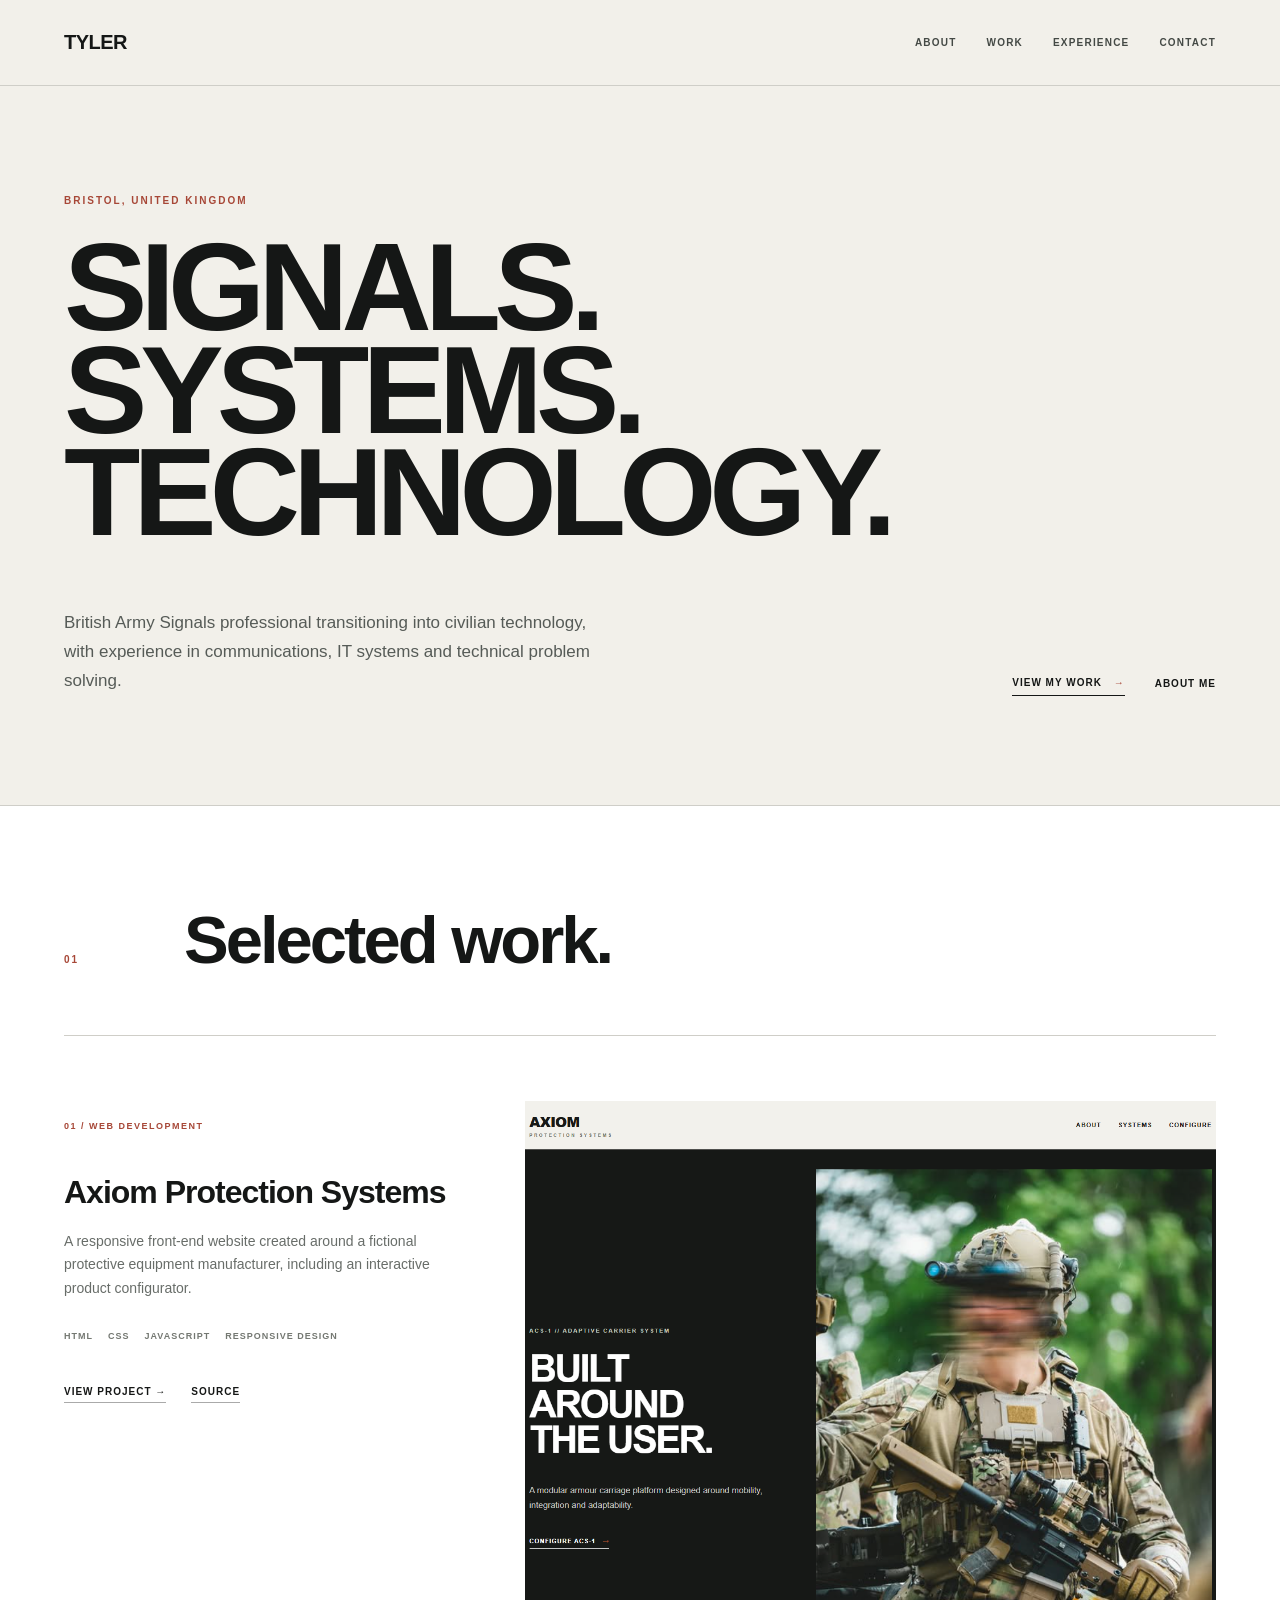
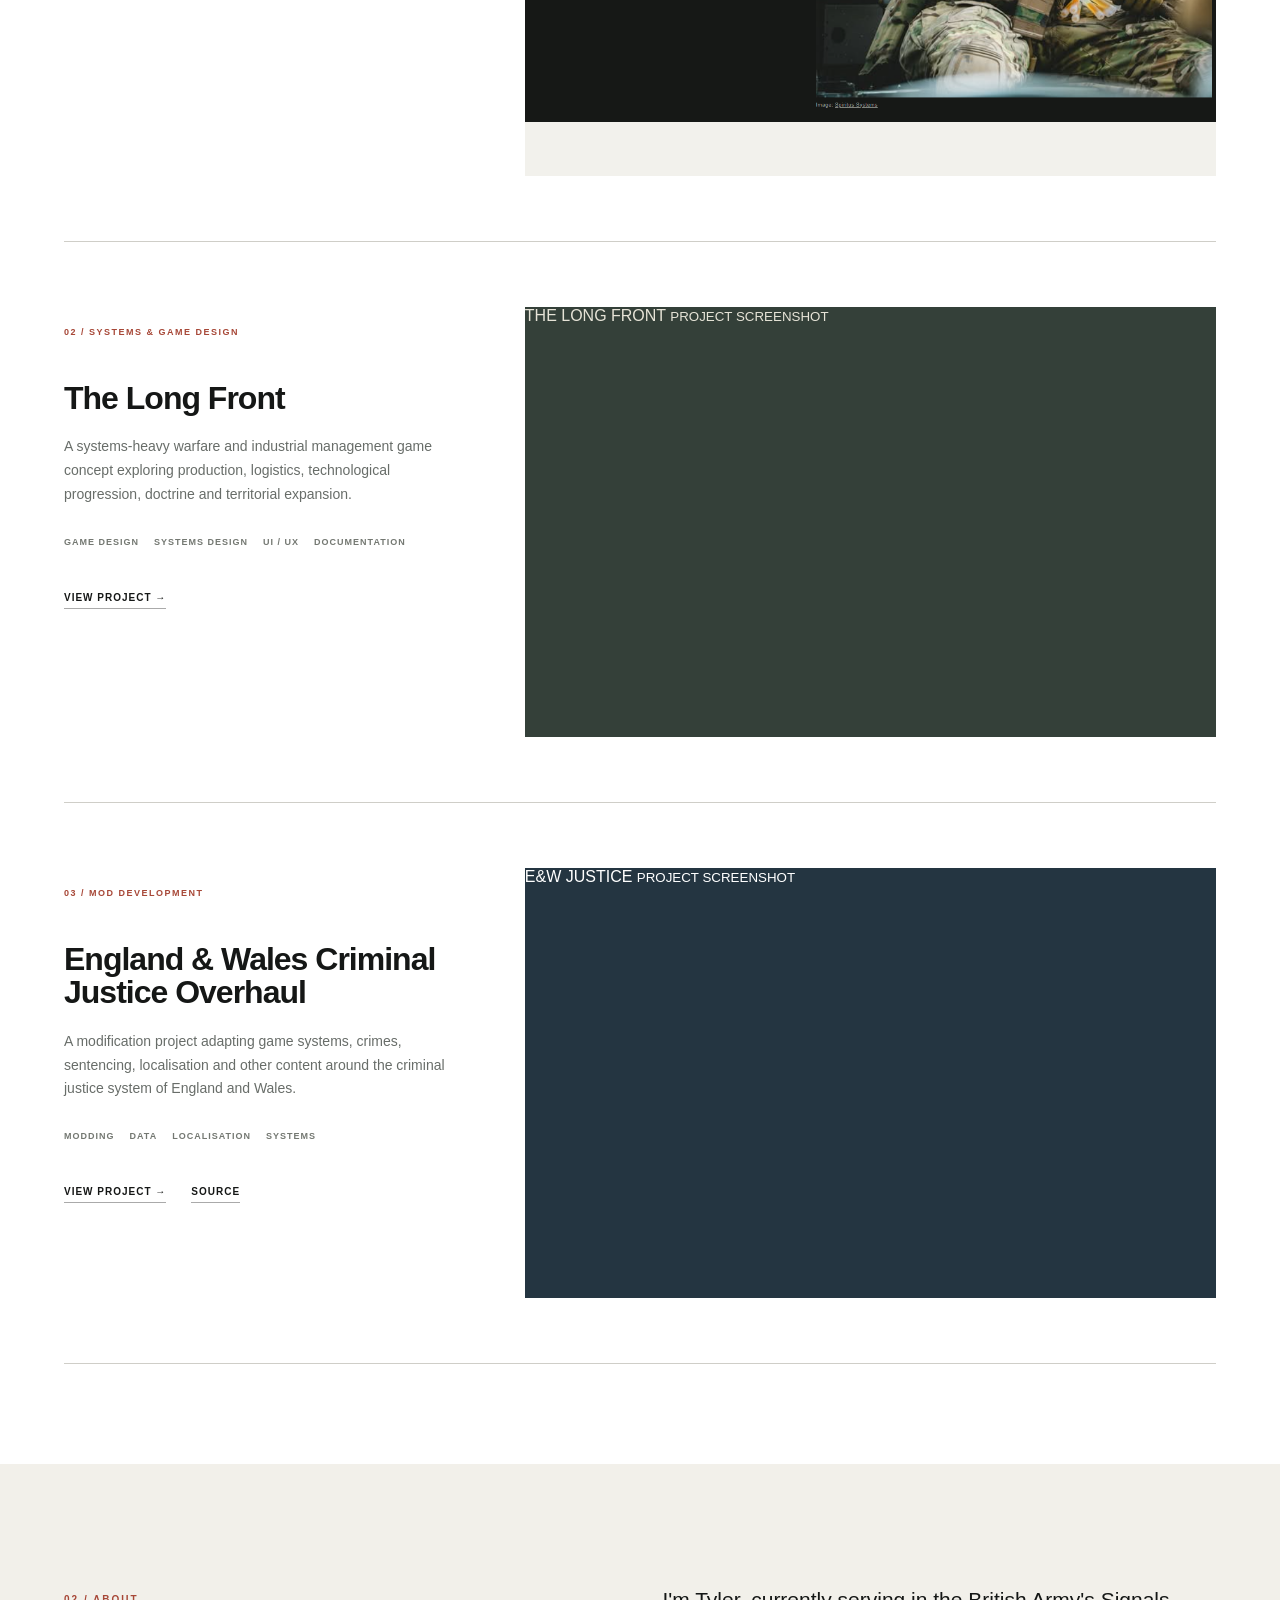
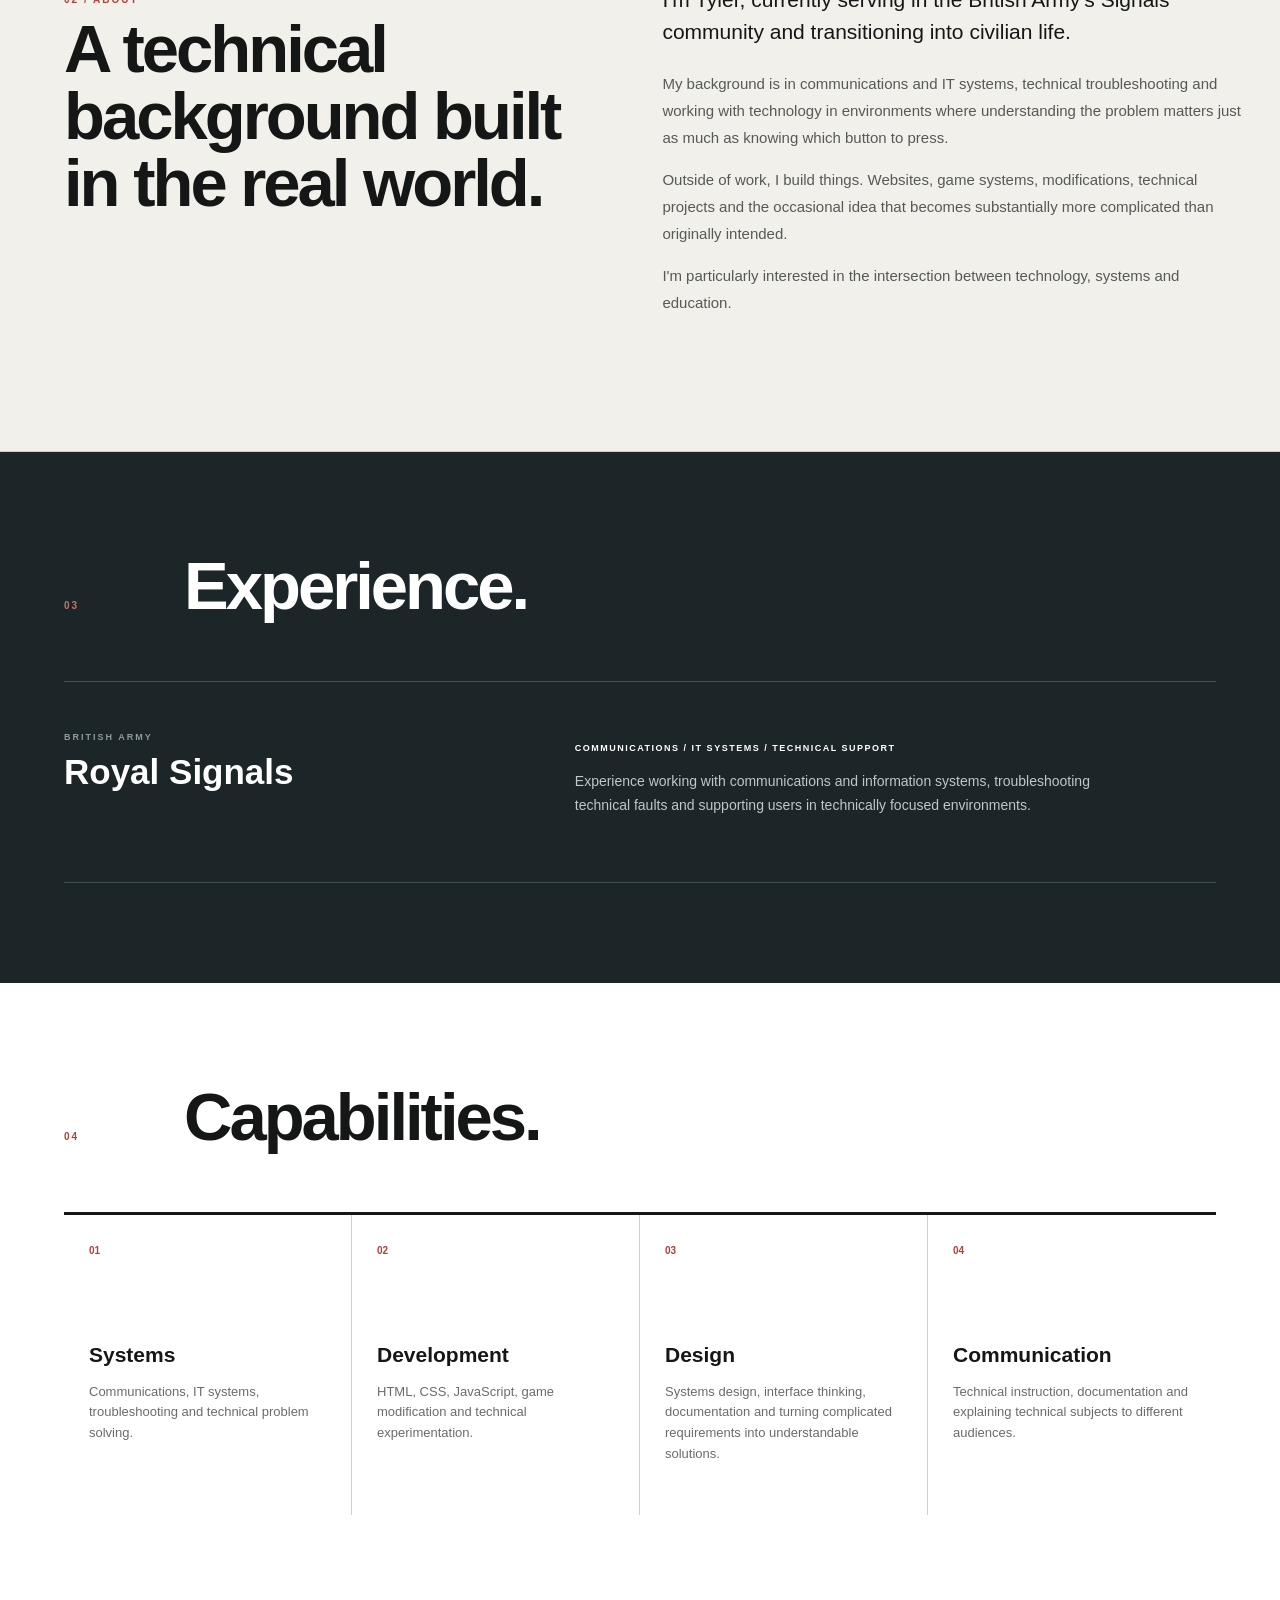
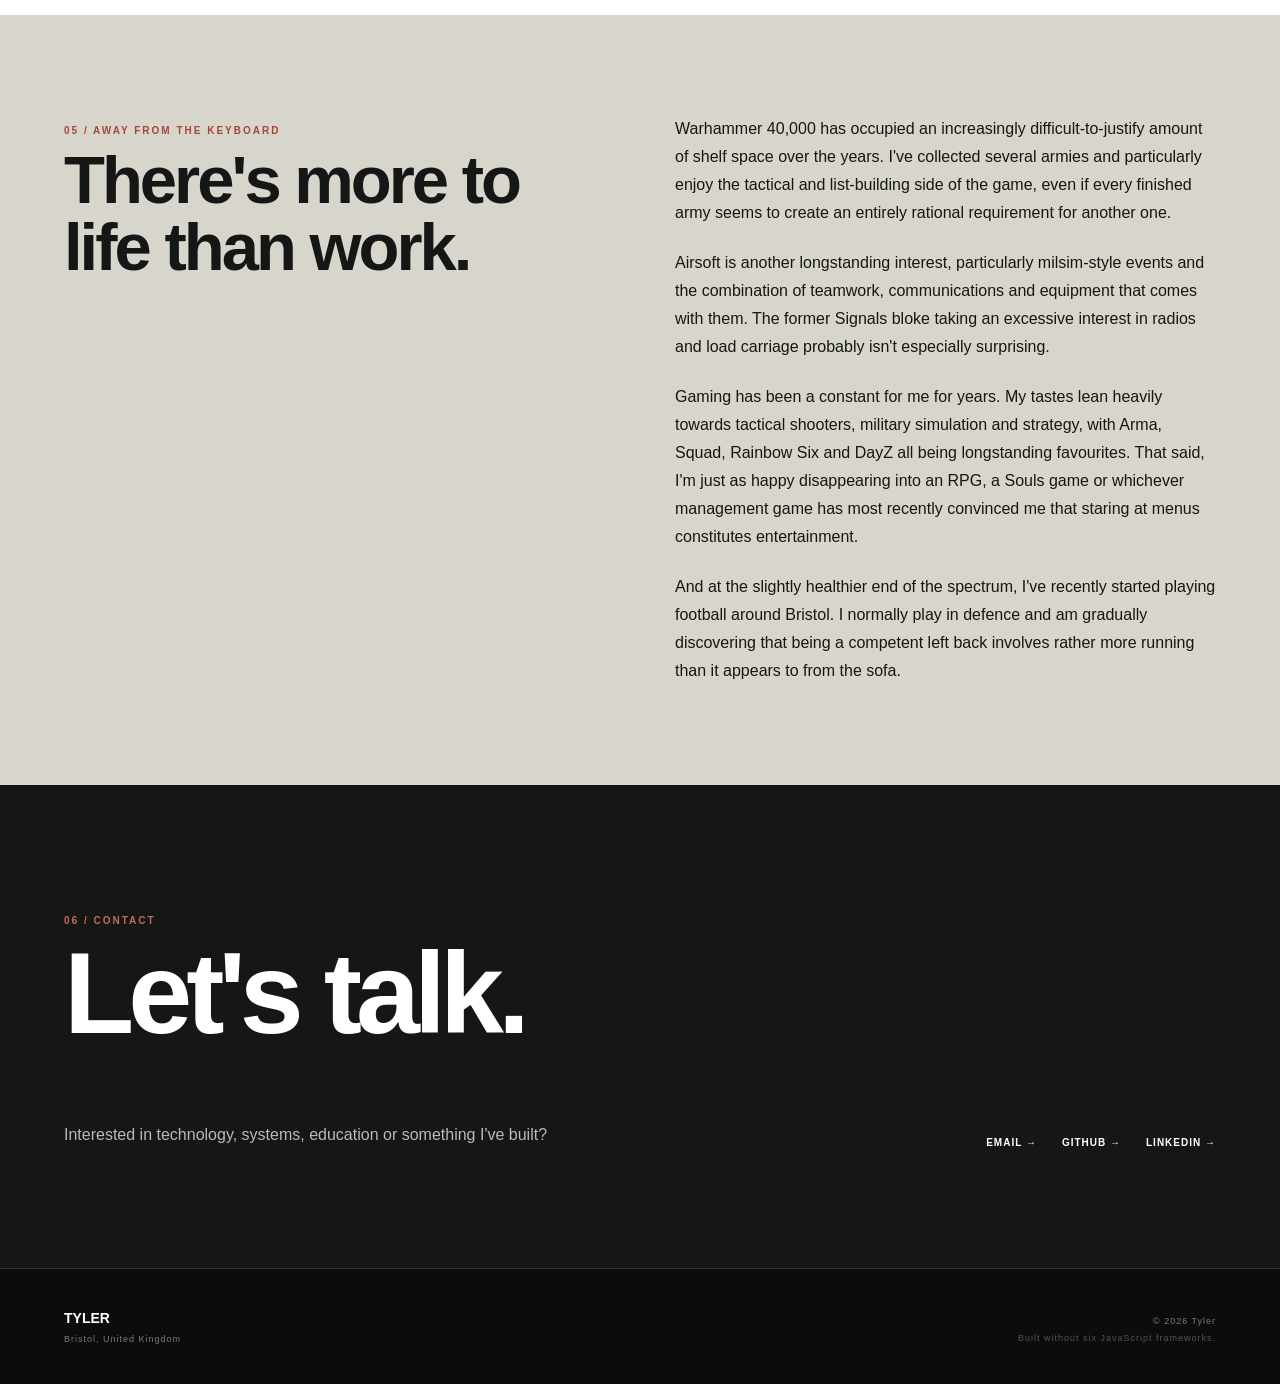
==== index.html @ f0d31d9b "Update index.html" ====
<!DOCTYPE html>
<html lang="en">

<head>
    <meta charset="UTF-8">

    <meta name="viewport" content="width=device-width, initial-scale=1.0">

    <title>Tyler | Systems, Technology & Projects</title>

    <meta
        name="description"
        content="Personal portfolio covering technology, systems, web development, game design and technical projects."
    >

    <link rel="stylesheet" href="./style.css">
</head>

<body>

    <!-- Header -->

    <header class="siteHeader">

        <div class="container headerContent">

            <a href="#" class="nameLogo">
                TYLER
            </a>

            <nav>
                <a href="#about">ABOUT</a>
                <a href="#work">WORK</a>
                <a href="#experience">EXPERIENCE</a>
                <a href="#contact">CONTACT</a>
            </nav>

        </div>

    </header>


    <main>

        <!-- Hero -->

        <section class="hero">

            <div class="container">

                <p class="eyebrow">
                    BRISTOL, UNITED KINGDOM
                </p>

                <h1>
                    SIGNALS.<br>
                    SYSTEMS.<br>
                    TECHNOLOGY.
                </h1>

                <div class="heroBottom">

                    <p class="heroIntro">
                        British Army Signals professional transitioning into
                        civilian technology, with experience in communications,
                        IT systems and technical problem solving.
                    </p>

                    <div class="heroLinks">

                        <a href="#work" class="primaryLink">
                            VIEW MY WORK <span>→</span>
                        </a>

                        <a href="#about" class="textLink">
                            ABOUT ME
                        </a>

                    </div>

                </div>

            </div>

        </section>


        <!-- Selected Work -->

        <section id="work" class="workSection">

            <div class="container">

                <div class="sectionHeader">

                    <p class="sectionNumber">
                        01
                    </p>

                    <h2>
                        Selected work.
                    </h2>

                </div>


                <!-- Axiom -->
                
                <article class="project">
                
                    <div class="projectInfo">
                
                        <div class="projectNumber">
                            01 / WEB DEVELOPMENT
                        </div>
                
                        <h3>
                            Axiom Protection Systems
                        </h3>
                
                        <p>
                            A responsive front-end website created around a
                            fictional protective equipment manufacturer,
                            including an interactive product configurator.
                        </p>
                
                        <div class="projectTags">
                            <span>HTML</span>
                            <span>CSS</span>
                            <span>JAVASCRIPT</span>
                            <span>RESPONSIVE DESIGN</span>
                        </div>
                
                        <div class="projectLinks">
                
                            <a
                                href="https://sandersondigital.uk/Axiom-Protection-Systems/"
                                target="_blank"
                                rel="noopener noreferrer"
                            >
                                VIEW PROJECT →
                            </a>
                
                            <a
                                href="https://github.com/T-SandersonDigital/Axiom-Protection-Systems"
                                target="_blank"
                                rel="noopener noreferrer"
                            >
                                SOURCE
                            </a>
                
                        </div>
                
                    </div>
                
                
                    <!-- Axiom project screenshot -->
                
                    <div class="projectImage axiomImage">
                
                        <img
                            src="./images/axiom.png"
                            alt="Axiom Protection Systems homepage"
                        >
                
                    </div>
                
                </article>



                <!-- The Long Front -->

                <article class="project projectReverse">

                    <div class="projectInfo">

                        <div class="projectNumber">
                            02 / SYSTEMS & GAME DESIGN
                        </div>

                        <h3>
                            The Long Front
                        </h3>

                        <p>
                            A systems-heavy warfare and industrial management
                            game concept exploring production, logistics,
                            technological progression, doctrine and territorial
                            expansion.
                        </p>

                        <div class="projectTags">
                            <span>GAME DESIGN</span>
                            <span>SYSTEMS DESIGN</span>
                            <span>UI / UX</span>
                            <span>DOCUMENTATION</span>
                        </div>

                        <div class="projectLinks">

                            <a href="#">
                                VIEW PROJECT →
                            </a>

                        </div>

                    </div>


                    <div class="projectImage longFrontImage">

                        <span>THE LONG FRONT</span>

                        <small>
                            PROJECT SCREENSHOT
                        </small>

                    </div>

                </article>


                <!-- Prison Architect Mod -->

                <article class="project">

                    <div class="projectInfo">

                        <div class="projectNumber">
                            03 / MOD DEVELOPMENT
                        </div>

                        <h3>
                            England & Wales Criminal Justice Overhaul
                        </h3>

                        <p>
                            A modification project adapting game systems,
                            crimes, sentencing, localisation and other content
                            around the criminal justice system of England and
                            Wales.
                        </p>

                        <div class="projectTags">
                            <span>MODDING</span>
                            <span>DATA</span>
                            <span>LOCALISATION</span>
                            <span>SYSTEMS</span>
                        </div>

                        <div class="projectLinks">

                            <a href="#">
                                VIEW PROJECT →
                            </a>

                            <a href="#" target="_blank">
                                SOURCE
                            </a>

                        </div>

                    </div>


                    <div class="projectImage justiceImage">

                        <span>E&W JUSTICE</span>

                        <small>
                            PROJECT SCREENSHOT
                        </small>

                    </div>

                </article>

            </div>

        </section>


        <!-- About -->

        <section id="about" class="aboutSection">

            <div class="container aboutGrid">

                <div>

                    <p class="sectionNumber">
                        02 / ABOUT
                    </p>

                    <h2>
                        A technical background built in the real world.
                    </h2>

                </div>


                <div class="aboutCopy">

                    <p class="largeCopy">
                        I'm Tyler, currently serving in the British Army's
                        Signals community and transitioning into civilian life.
                    </p>

                    <p>
                        My background is in communications and IT systems,
                        technical troubleshooting and working with technology
                        in environments where understanding the problem matters
                        just as much as knowing which button to press.
                    </p>

                    <p>
                        Outside of work, I build things. Websites, game systems,
                        modifications, technical projects and the occasional
                        idea that becomes substantially more complicated than
                        originally intended.
                    </p>

                    <p>
                        I'm particularly interested in the intersection between
                        technology, systems and education.
                    </p>

                </div>

            </div>

        </section>


        <!-- Experience -->

        <section id="experience" class="experienceSection">

            <div class="container">

                <div class="sectionHeader lightHeader">

                    <p class="sectionNumber">
                        03
                    </p>

                    <h2>
                        Experience.
                    </h2>

                </div>


                <div class="experienceItem">

                    <div class="experienceTitle">

                        <p>
                            BRITISH ARMY
                        </p>

                        <h3>
                            Royal Signals
                        </h3>

                    </div>


                    <div class="experienceDescription">

                        <p class="experienceArea">
                            COMMUNICATIONS / IT SYSTEMS / TECHNICAL SUPPORT
                        </p>

                        <p>
                            Experience working with communications and
                            information systems, troubleshooting technical
                            faults and supporting users in technically focused
                            environments.
                        </p>

                    </div>

                </div>

            </div>

        </section>


        <!-- Capabilities -->

        <section class="capabilitiesSection">

            <div class="container">

                <div class="sectionHeader">

                    <p class="sectionNumber">
                        04
                    </p>

                    <h2>
                        Capabilities.
                    </h2>

                </div>


                <div class="capabilityGrid">

                    <article>

                        <span>01</span>

                        <h3>
                            Systems
                        </h3>

                        <p>
                            Communications, IT systems, troubleshooting
                            and technical problem solving.
                        </p>

                    </article>


                    <article>

                        <span>02</span>

                        <h3>
                            Development
                        </h3>

                        <p>
                            HTML, CSS, JavaScript, game modification and
                            technical experimentation.
                        </p>

                    </article>


                    <article>

                        <span>03</span>

                        <h3>
                            Design
                        </h3>

                        <p>
                            Systems design, interface thinking, documentation
                            and turning complicated requirements into
                            understandable solutions.
                        </p>

                    </article>


                    <article>

                        <span>04</span>

                        <h3>
                            Communication
                        </h3>

                        <p>
                            Technical instruction, documentation and explaining
                            technical subjects to different audiences.
                        </p>

                    </article>

                </div>

            </div>

        </section>




        <!-- Personal interests -->

        <section class="personalSection">

            <div class="container personalGrid">

                <div>

                    <p class="sectionNumber">
                        05 / AWAY FROM THE KEYBOARD
                    </p>

                    <h2>
                        There's more to life than work.
                    </h2>

                </div>


                <div class="personalCopy">

                    <p>
                        Warhammer 40,000 has occupied an increasingly
                        difficult-to-justify amount of shelf space over the years.
                        I've collected several armies and particularly enjoy the
                        tactical and list-building side of the game, even if every
                        finished army seems to create an entirely rational
                        requirement for another one.
                    </p>

                    <p>
                        Airsoft is another longstanding interest, particularly
                        milsim-style events and the combination of teamwork,
                        communications and equipment that comes with them. The
                        former Signals bloke taking an excessive interest in radios
                        and load carriage probably isn't especially surprising.
                    </p>

                    <p>
                        Gaming has been a constant for me for years. My tastes lean
                        heavily towards tactical shooters, military simulation and
                        strategy, with Arma, Squad, Rainbow Six and DayZ all being
                        longstanding favourites. That said, I'm just as happy
                        disappearing into an RPG, a Souls game or whichever
                        management game has most recently convinced me that staring
                        at menus constitutes entertainment.
                    </p>

                    <p>
                        And at the slightly healthier end of the spectrum, I've
                        recently started playing football around Bristol. I normally
                        play in defence and am gradually discovering that being a
                        competent left back involves rather more running than it
                        appears to from the sofa.
                    </p>

                </div>

            </div>

        </section>


        <!-- Contact -->

        <section id="contact" class="contactSection">

            <div class="container">

                <p class="sectionNumber">
                    06 / CONTACT
                </p>

                <h2>
                    Let's talk.
                </h2>

                <div class="contactBottom">

                    <p>
                        Interested in technology, systems, education or
                        something I've built?
                    </p>


                    <!-- Replace these with your actual links -->

                    <div class="contactLinks">

                        <a href="mailto:your@email.com">
                            EMAIL →
                        </a>

                        <a href="#" target="_blank">
                            GITHUB →
                        </a>

                        <a href="#" target="_blank">
                            LINKEDIN →
                        </a>

                    </div>

                </div>

            </div>

        </section>

    </main>


    <!-- Footer -->

    <footer>

        <div class="container footerContent">

            <div>

                <strong>
                    TYLER
                </strong>

                <p>
                    Bristol, United Kingdom
                </p>

            </div>


            <div class="footerRight">

                <p>
                    © 2026 Tyler
                </p>

                <p class="footerJoke">
                    Built without six JavaScript frameworks.
                </p>

            </div>

        </div>

    </footer>

</body>

</html>
---- style.css ----
/* Personal portfolio */


/* Main colours */

:root {
    --background: #f2f0ea;
    --white: #ffffff;
    --black: #151716;
    --dark: #1c2528;
    --blue: #304953;
    --red: #a74737;
    --grey: #686d69;
    --lightGrey: #aaa9a3;
    --border: #cfcec8;
}


/* Basic page */

* {
    box-sizing: border-box;
}

html {
    scroll-behavior: smooth;
}

body {
    margin: 0;
    background: var(--background);
    color: var(--black);
    font-family: Arial, Helvetica, sans-serif;
}

.container {
    width: 90%;
    max-width: 1200px;
    margin: auto;
}

a {
    color: inherit;
}


/* Header */

.siteHeader {
    border-bottom: 1px solid var(--border);
    background: var(--background);
}

.headerContent {
    min-height: 85px;

    display: flex;
    align-items: center;
    justify-content: space-between;
}

.nameLogo {
    color: var(--black);

    font-size: 20px;
    font-weight: 900;
    letter-spacing: -0.5px;

    text-decoration: none;
}

nav {
    display: flex;
    gap: 30px;
}

nav a {
    color: #444945;

    font-size: 10px;
    font-weight: bold;
    letter-spacing: 1.2px;

    text-decoration: none;
}

nav a:hover {
    color: var(--red);
}


/* Hero */

.hero {
    min-height: 720px;

    padding: 80px 0;

    display: flex;
    align-items: center;

    border-bottom: 1px solid var(--border);
}

.eyebrow {
    margin: 0 0 30px;

    color: var(--red);

    font-size: 10px;
    font-weight: bold;
    letter-spacing: 2px;
}

.hero h1 {
    max-width: 900px;

    margin: 0;

    font-size: clamp(65px, 10vw, 125px);
    line-height: 0.82;
    letter-spacing: -7px;
}

.heroBottom {
    margin-top: 65px;

    display: grid;
    grid-template-columns: 1fr 1fr;

    gap: 80px;
}

.heroIntro {
    max-width: 560px;

    margin: 0;

    color: #565b57;

    font-size: 17px;
    line-height: 1.7;
}

.heroLinks {
    display: flex;
    align-items: end;
    justify-content: flex-end;

    gap: 30px;
}

.primaryLink,
.textLink {
    padding-bottom: 7px;

    font-size: 10px;
    font-weight: bold;
    letter-spacing: 1px;

    text-decoration: none;
}

.primaryLink {
    border-bottom: 1px solid var(--black);
}

.primaryLink span {
    margin-left: 8px;

    color: var(--red);
}

.primaryLink:hover,
.textLink:hover {
    color: var(--red);
}


/* Common headings */

.sectionHeader {
    margin-bottom: 60px;

    display: grid;
    grid-template-columns: 120px 1fr;

    align-items: baseline;
}

.sectionNumber {
    color: var(--red);

    font-size: 10px;
    font-weight: bold;
    letter-spacing: 2px;
}

h2 {
    max-width: 760px;

    margin: 0;

    font-size: clamp(38px, 6vw, 67px);
    line-height: 1;
    letter-spacing: -3px;
}


/* Work */

.workSection {
    padding: 100px 0;
    background: white;
}

.project {
    padding: 65px 0;

    display: grid;
    grid-template-columns: 40% 60%;

    border-top: 1px solid var(--border);
}

.project:last-child {
    border-bottom: 1px solid var(--border);
}

.projectInfo {
    padding: 20px 55px 20px 0;
}

.projectNumber {
    margin-bottom: 45px;

    color: var(--red);

    font-size: 9px;
    font-weight: bold;
    letter-spacing: 1.5px;
}

.projectInfo h3 {
    margin: 0 0 20px;

    max-width: 400px;

    font-size: 32px;
    line-height: 1.05;
    letter-spacing: -1px;
}

.projectInfo > p {
    max-width: 430px;

    color: var(--grey);

    font-size: 14px;
    line-height: 1.7;
}

.projectTags {
    margin-top: 30px;

    display: flex;
    flex-wrap: wrap;

    gap: 8px 15px;
}

.projectTags span {
    color: #747872;

    font-size: 9px;
    font-weight: bold;
    letter-spacing: 1px;
}

.projectLinks {
    margin-top: 45px;

    display: flex;

    gap: 25px;
}

.projectLinks a {
    padding-bottom: 5px;

    border-bottom: 1px solid #aaa;

    font-size: 10px;
    font-weight: bold;
    letter-spacing: 1px;

    text-decoration: none;
}

.projectLinks a:hover {
    color: var(--red);
    border-color: var(--red);
}


/* Project imagery */

.projectImage {
    min-height: 430px;

    position: relative;
    display: block;
    overflow: hidden;

    text-decoration: none;
}

.projectImage img {
    display: block;

    width: 100%;
    height: 100%;

    object-fit: cover;

    transition: transform 0.3s ease;
}

.projectImageLabel {
    position: absolute;
    left: 20px;
    bottom: 20px;

    padding: 10px 13px;

    background: #161816;
    color: #f2f1ec;

    font-size: 9px;
    font-weight: bold;
    letter-spacing: 1px;
}

.projectImage:hover img {
    transform: scale(1.015);
}


.longFrontImage {
    background: #344039;
    color: #e6e3d7;
}

.justiceImage {
    background: #243541;
    color: white;
}


/* About */

.aboutSection {
    padding: 120px 0;

    border-bottom: 1px solid var(--border);
}

.aboutGrid {
    display: grid;
    grid-template-columns: 45% 55%;

    gap: 80px;
}

.aboutCopy {
    max-width: 580px;

    color: #555a56;

    font-size: 15px;
    line-height: 1.8;
}

.aboutCopy p:first-child {
    margin-top: 0;
}

.aboutCopy .largeCopy {
    color: var(--black);

    font-size: 21px;
    line-height: 1.55;
}


/* Experience */

.experienceSection {
    padding: 100px 0;

    background: var(--dark);
    color: white;
}

.lightHeader .sectionNumber {
    color: #bb7768;
}

.experienceItem {
    padding: 50px 0;

    display: grid;
    grid-template-columns: 40% 60%;

    gap: 50px;

    border-top: 1px solid #455054;
    border-bottom: 1px solid #455054;
}

.experienceTitle p {
    margin-top: 0;

    color: #8f9a9e;

    font-size: 9px;
    font-weight: bold;
    letter-spacing: 2px;
}

.experienceTitle h3 {
    margin: 10px 0;

    font-size: 35px;
}

.experienceDescription {
    max-width: 550px;

    color: #bec7c9;

    font-size: 14px;
    line-height: 1.7;
}

.experienceArea {
    color: white;

    font-size: 9px;
    font-weight: bold;
    letter-spacing: 1.5px;
}


/* Capabilities */

.capabilitiesSection {
    padding: 100px 0;

    background: white;
}

.capabilityGrid {
    display: grid;
    grid-template-columns: repeat(4, 1fr);

    border-top: 3px solid var(--black);
}

.capabilityGrid article {
    min-height: 300px;

    padding: 25px;

    border-right: 1px solid var(--border);
}

.capabilityGrid article:last-child {
    border-right: 0;
}

.capabilityGrid span {
    color: var(--red);

    font-size: 10px;
    font-weight: bold;
}

.capabilityGrid h3 {
    margin: 85px 0 15px;

    font-size: 21px;
}

.capabilityGrid p {
    color: var(--grey);

    font-size: 13px;
    line-height: 1.6;
}


/* Personal */

.personalSection {
    padding: 100px 0;
    background: #d8d5cc;
}

.personalGrid {
    display: grid;
    grid-template-columns: 1fr 1fr;
    gap: 70px;
}

.personalCopy {
    max-width: 600px;
    font-size: 16px;
    line-height: 1.75;
}

.personalCopy p {
    margin-top: 0;
    margin-bottom: 22px;
}

.personalCopy p:last-child {
    margin-bottom: 0;
}


/* Contact */

.contactSection {
    padding: 120px 0;

    background: var(--black);
    color: white;
}

.contactSection .sectionNumber {
    color: #c36d59;
}

.contactSection h2 {
    font-size: clamp(65px, 10vw, 115px);
    letter-spacing: -6px;
}

.contactBottom {
    margin-top: 70px;

    display: grid;
    grid-template-columns: 1fr 1fr;

    gap: 50px;

    align-items: end;
}

.contactBottom > p {
    max-width: 500px;

    margin: 0;

    color: #b8bbb6;

    line-height: 1.7;
}

.contactLinks {
    display: flex;
    justify-content: flex-end;
    flex-wrap: wrap;

    gap: 25px;
}

.contactLinks a {
    color: white;

    font-size: 10px;
    font-weight: bold;
    letter-spacing: 1px;

    text-decoration: none;
}

.contactLinks a:hover {
    color: #c36d59;
}


/* Footer */

footer {
    padding: 40px 0;

    background: #0b0c0b;
    color: white;

    border-top: 1px solid #343634;
}

.footerContent {
    display: flex;
    justify-content: space-between;

    gap: 30px;
}

.footerContent strong {
    font-size: 14px;
}

.footerContent p {
    margin: 7px 0 0;

    color: #777b76;

    font-size: 9px;
    letter-spacing: 1px;
}

.footerRight {
    text-align: right;
}

.footerJoke {
    color: #535653 !important;
}


/* Tablet */

@media screen and (max-width: 850px) {

    .hero {
        min-height: auto;
        padding: 100px 0 80px;
    }

    .hero h1 {
        letter-spacing: -5px;
    }

    .heroBottom {
        grid-template-columns: 1fr;
        gap: 35px;
    }

    .heroLinks {
        justify-content: flex-start;
    }

    .sectionHeader {
        grid-template-columns: 1fr;
        gap: 12px;
    }

    .project {
        grid-template-columns: 1fr;
    }

    .projectInfo {
        padding-right: 0;
        margin-bottom: 45px;
    }

    .aboutGrid {
        grid-template-columns: 1fr;
        gap: 50px;
    }

    .experienceItem {
        grid-template-columns: 1fr;
    }

    .capabilityGrid {
        grid-template-columns: 1fr 1fr;
    }

    .capabilityGrid article:nth-child(2) {
        border-right: 0;
    }

    .capabilityGrid article {
        border-bottom: 1px solid var(--border);
    }

    .personalGrid {
        grid-template-columns: 1fr;
    }

    .contactBottom {
        grid-template-columns: 1fr;
    }

    .contactLinks {
        justify-content: flex-start;
    }

}


/* Mobile */

@media screen and (max-width: 550px) {

    .container {
        width: 92%;
    }

    .headerContent {
        min-height: 70px;
    }

    nav {
        gap: 15px;
    }

    nav a:nth-child(3) {
        display: none;
    }

    .hero {
        padding: 80px 0 65px;
    }

    .hero h1 {
        font-size: 55px;
        letter-spacing: -3px;
    }

    .heroBottom {
        margin-top: 45px;
    }

    .heroLinks {
        align-items: flex-start;
        flex-direction: column;
        gap: 20px;
    }

    .workSection {
        padding: 70px 0;
    }

    h2 {
        font-size: 40px;
        letter-spacing: -2px;
    }

    .project {
        padding: 50px 0;
    }

    .projectNumber {
        margin-bottom: 25px;
    }

    .projectInfo h3 {
        font-size: 28px;
    }

    .projectImage {
        min-height: 280px;
    }

    .projectImage span {
        font-size: 25px;
    }

    .aboutSection,
    .experienceSection,
    .capabilitiesSection,
    .personalSection {
        padding: 75px 0;
    }

    .capabilityGrid {
        grid-template-columns: 1fr;
    }

    .capabilityGrid article {
        min-height: auto;
        border-right: 0;
        padding: 25px 10px;
    }

    .capabilityGrid h3 {
        margin-top: 45px;
    }

    .contactSection {
        padding: 90px 0;
    }

    .contactSection h2 {
        font-size: 60px;
        letter-spacing: -3px;
    }

    .contactLinks {
        flex-direction: column;
    }

    .footerContent {
        display: block;
    }

    .footerRight {
        margin-top: 25px;
        text-align: left;
    }

}
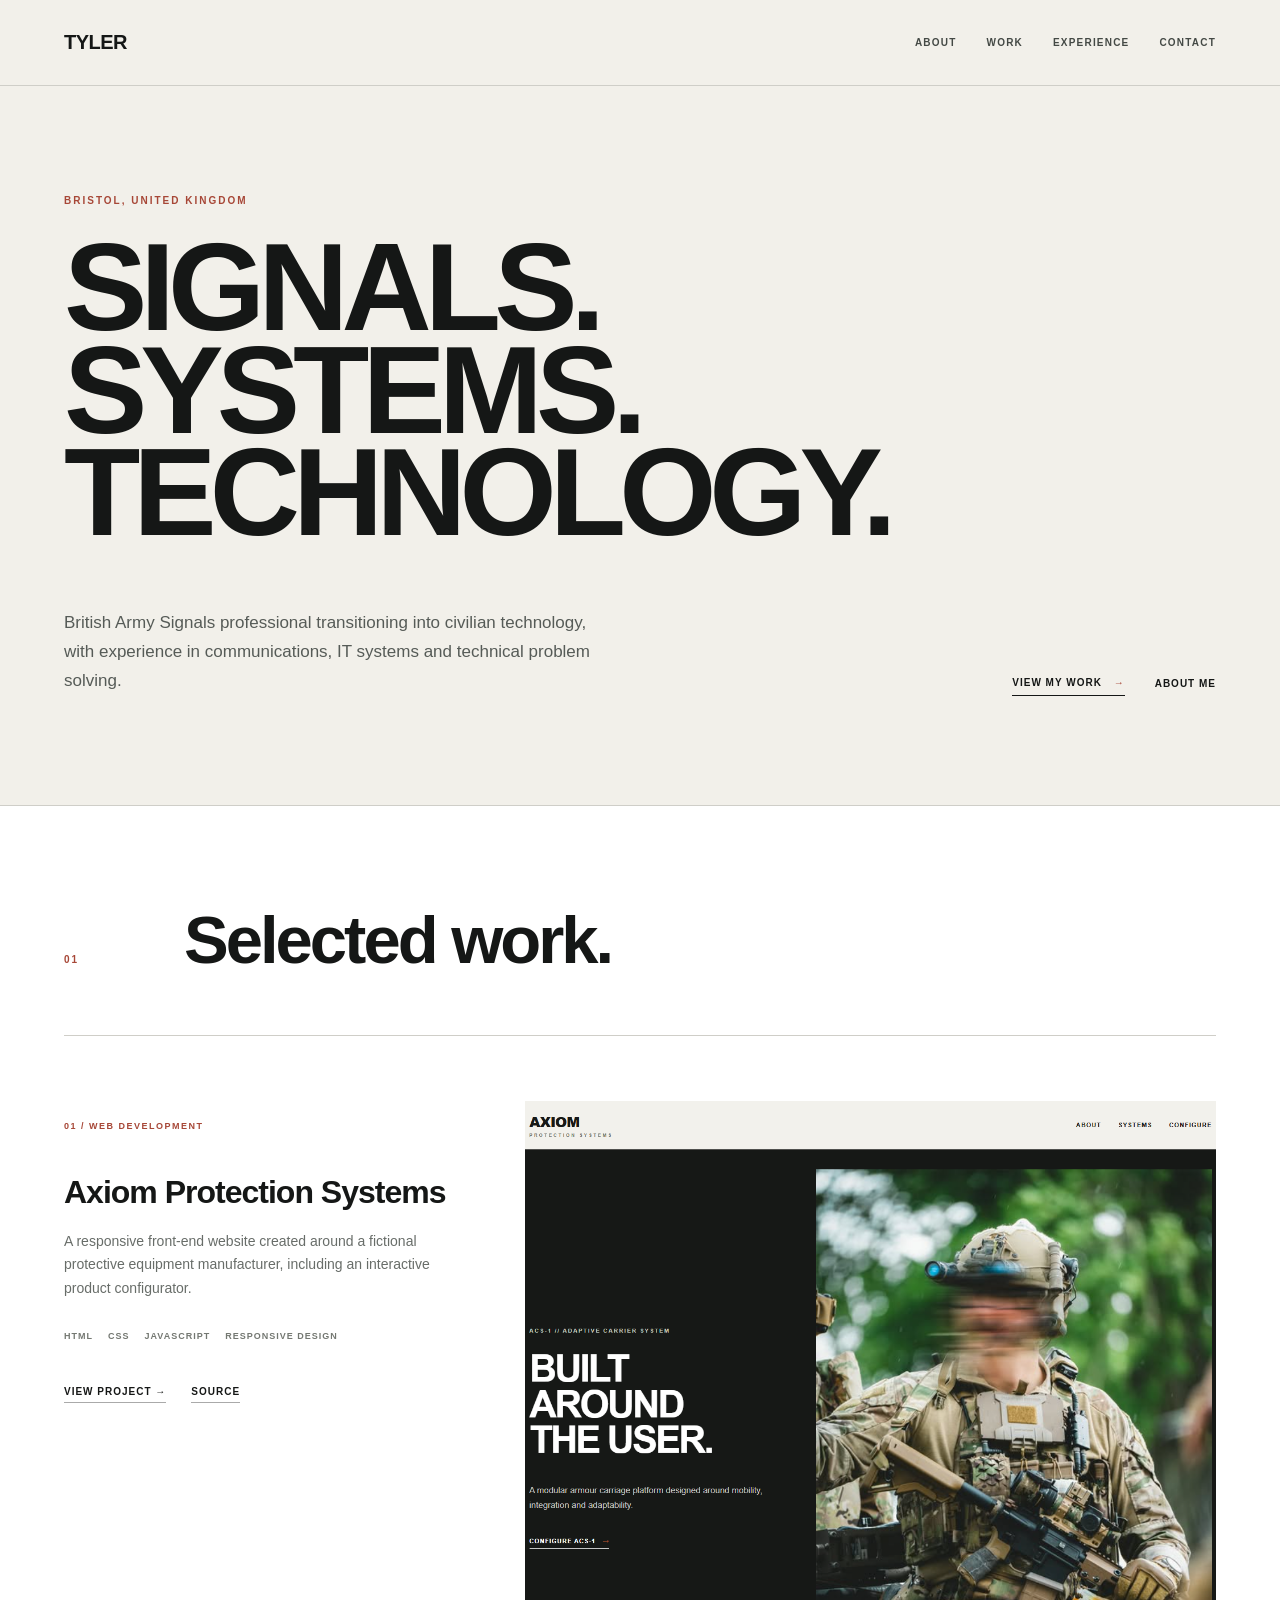
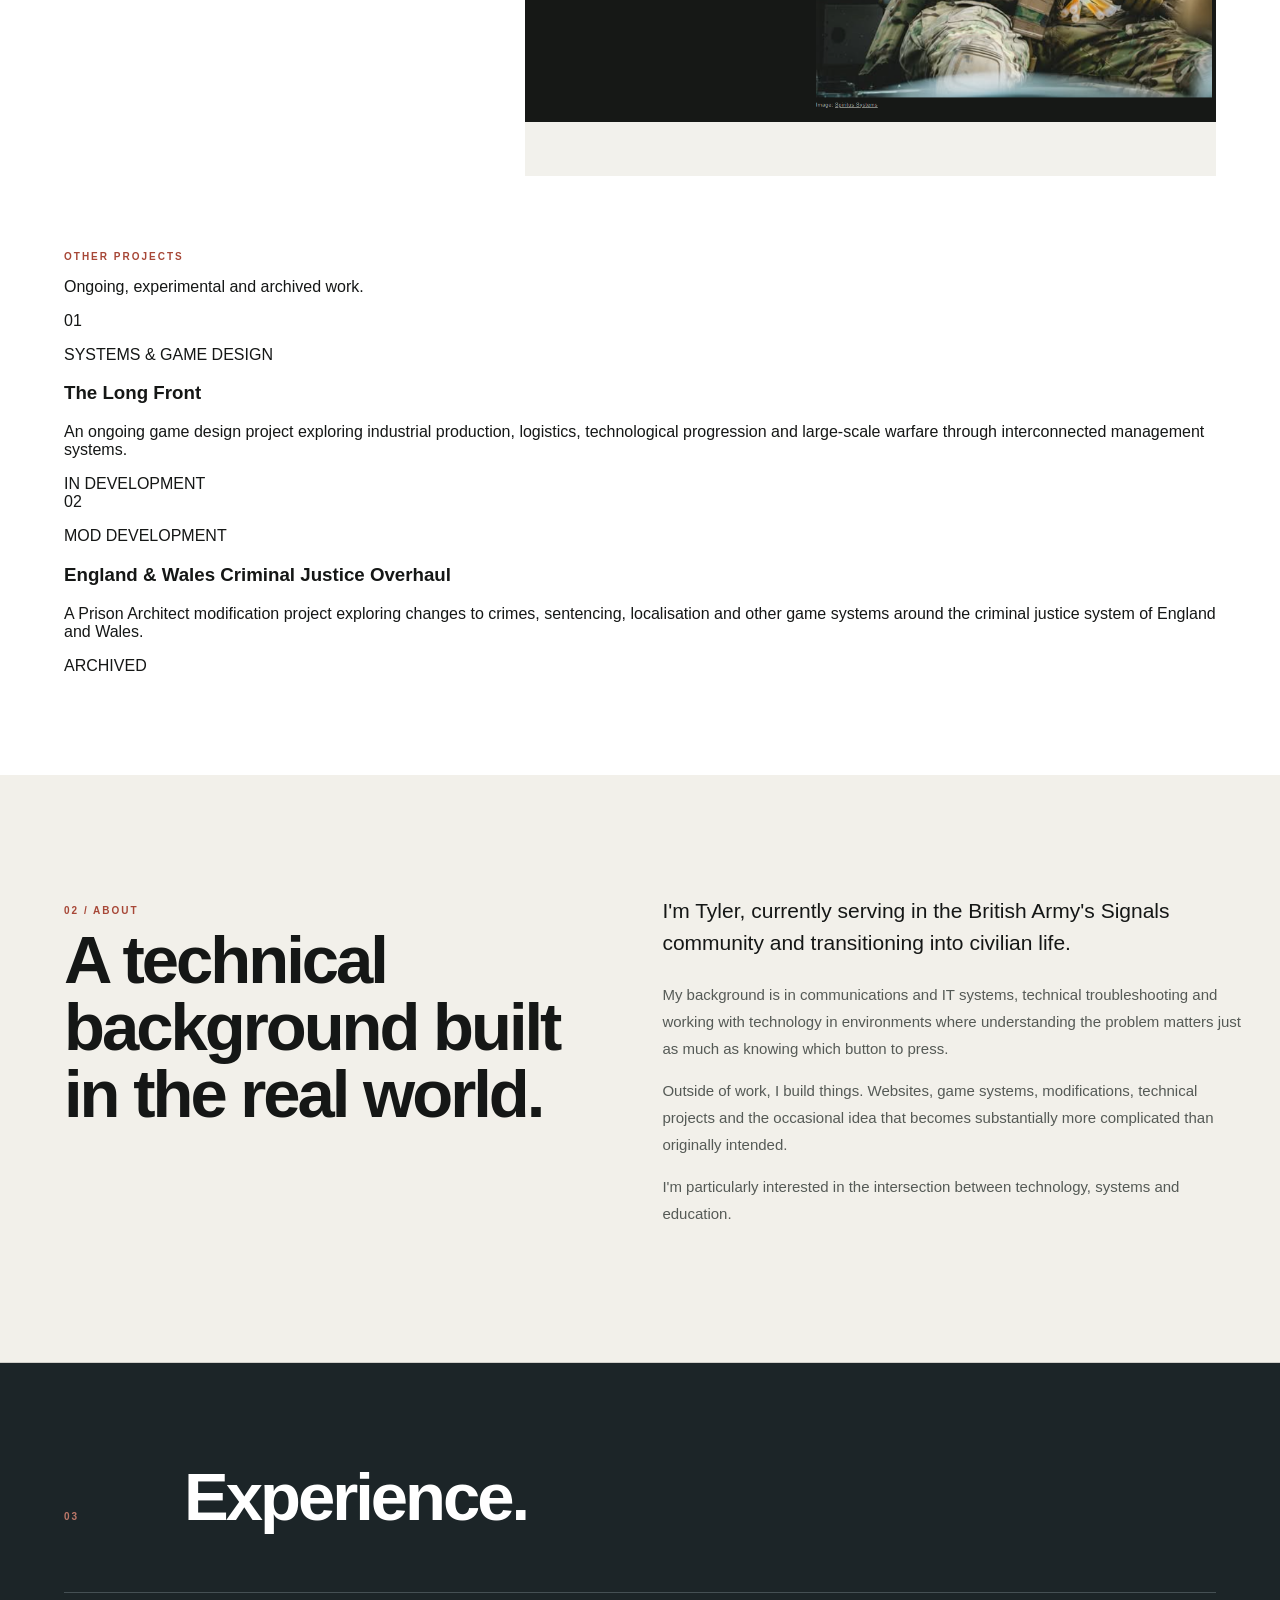
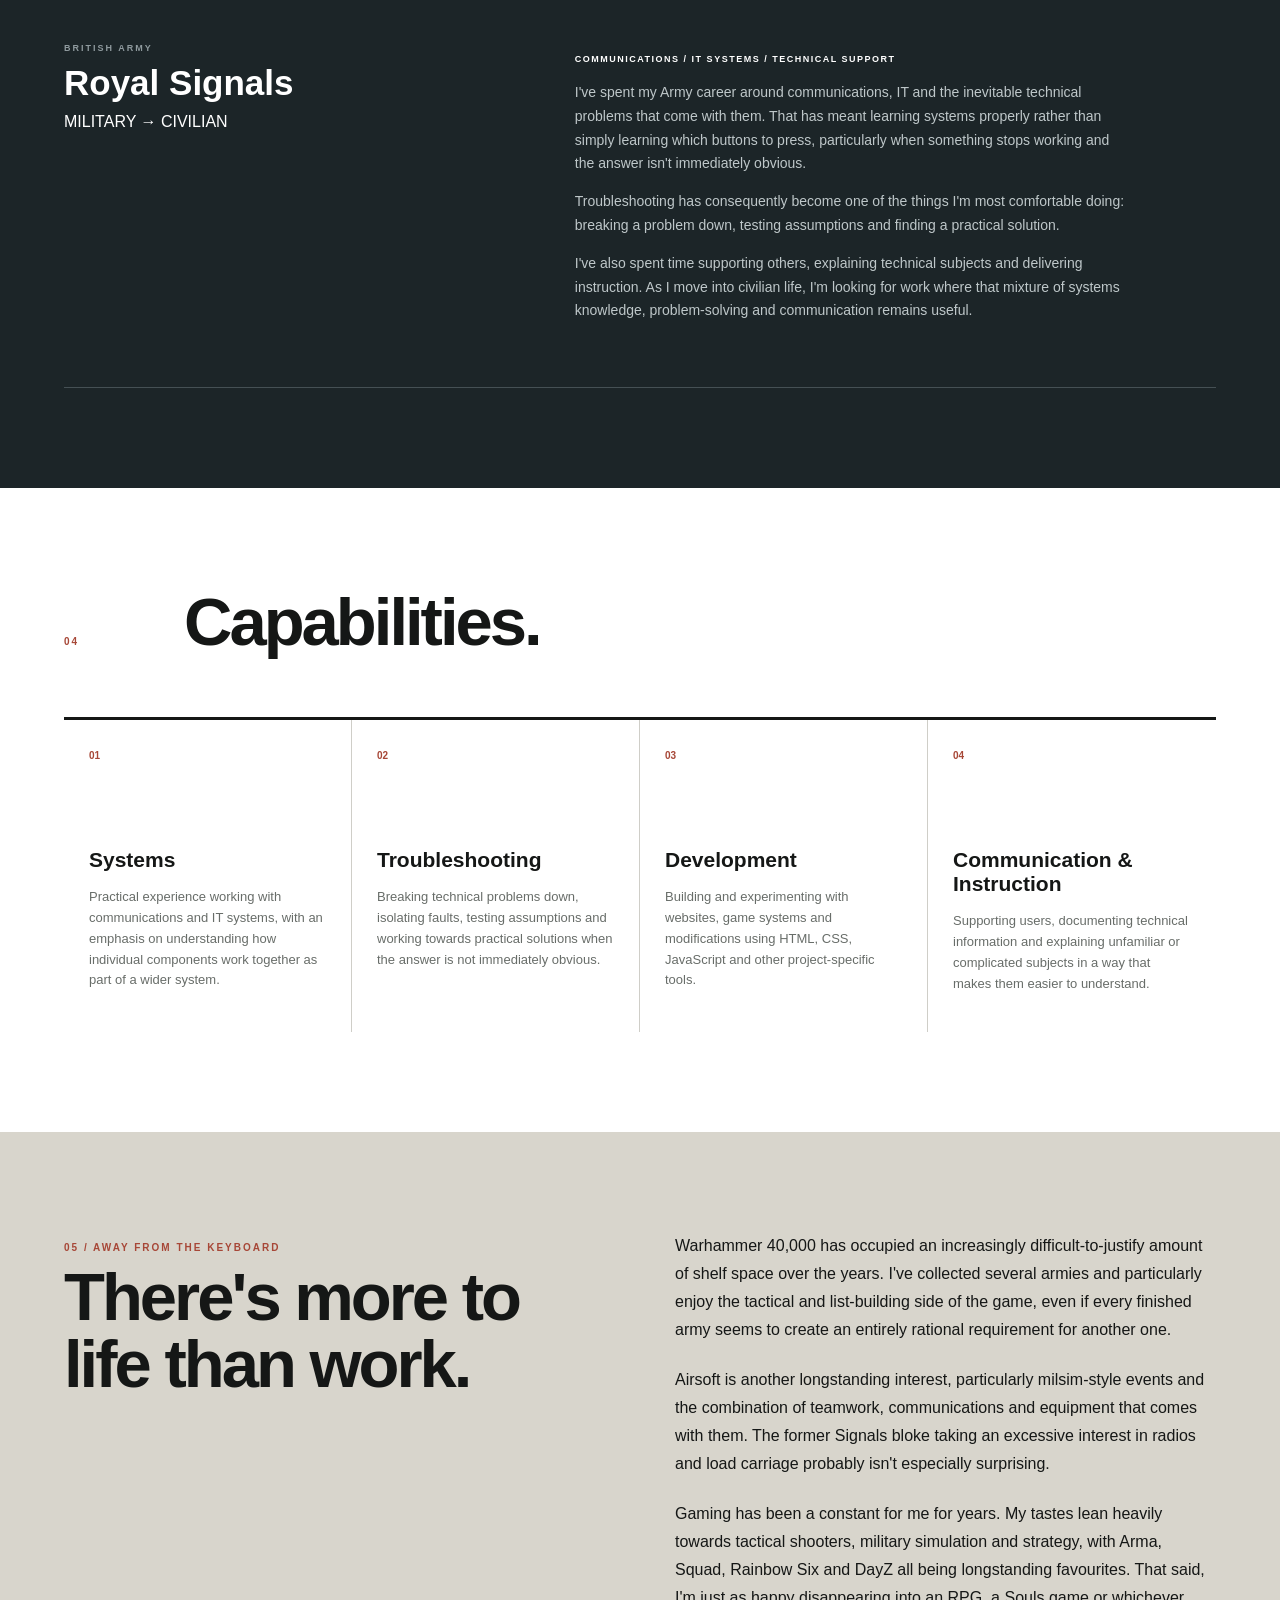
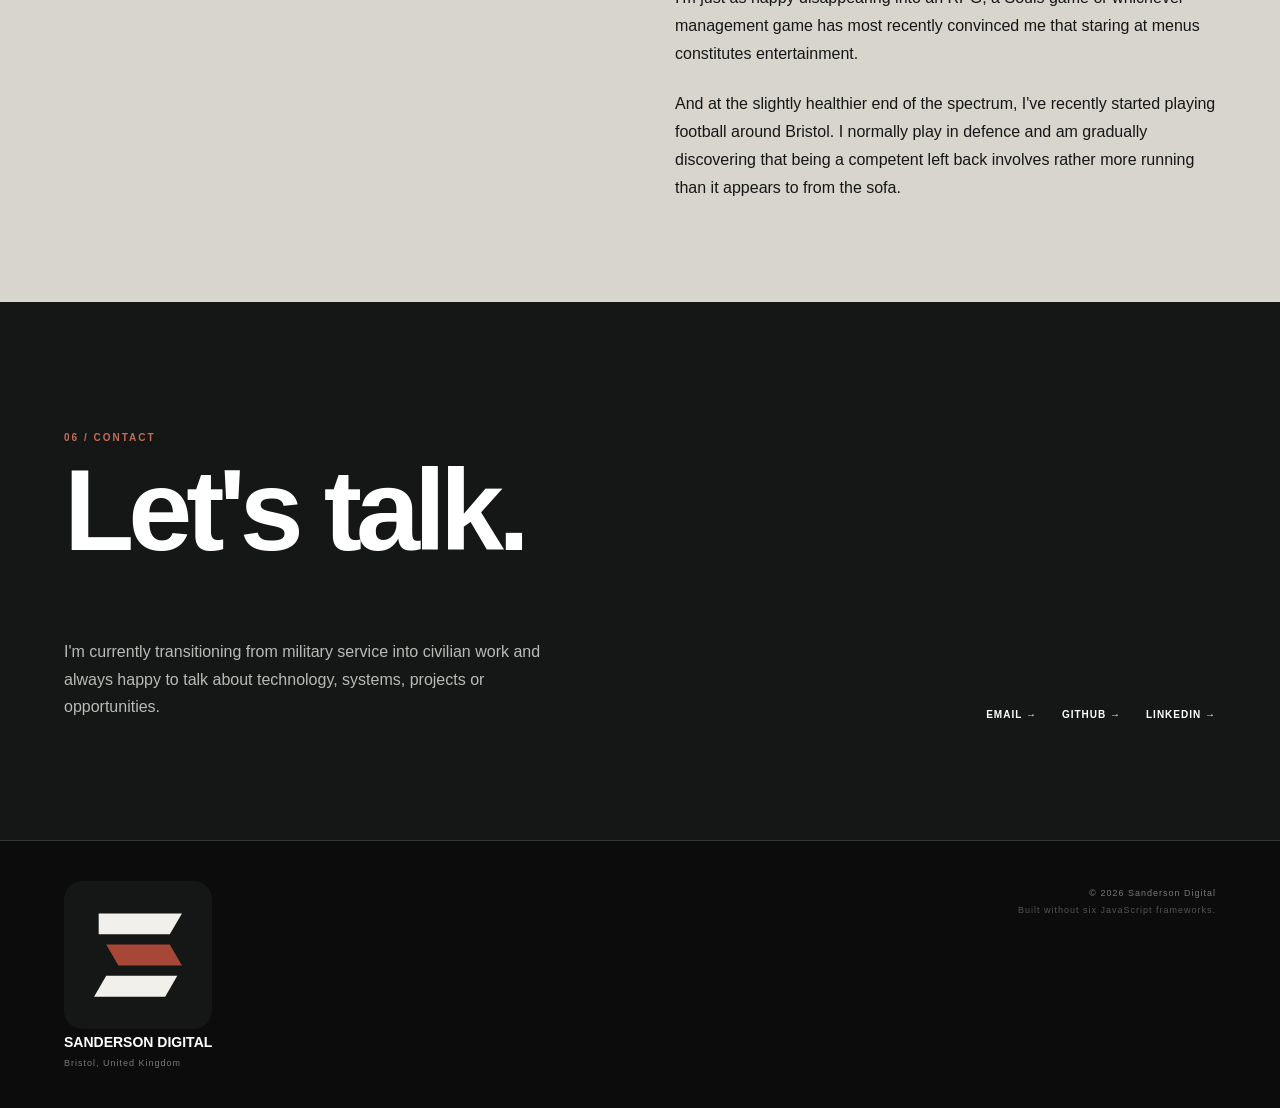
==== commit 170405a9: "Update index.html" ====
--- a/index.html
+++ b/index.html
@@ -6,15 +6,22 @@
 
     <meta name="viewport" content="width=device-width, initial-scale=1.0">
 
-    <title>Tyler | Systems, Technology & Projects</title>
+    <title>Tyler | Systems, Technology &amp; Projects</title>
 
     <meta
         name="description"
         content="Personal portfolio covering technology, systems, web development, game design and technical projects."
     >
 
+    <link
+        rel="icon"
+        type="image/svg+xml"
+        href="./images/sanderson.svg"
+    >
+
     <link rel="stylesheet" href="./style.css">
 </head>
+
 
 <body>
 
@@ -58,6 +65,7 @@
                     TECHNOLOGY.
                 </h1>
 
+
                 <div class="heroBottom">
 
                     <p class="heroIntro">
@@ -66,6 +74,7 @@
                         IT systems and technical problem solving.
                     </p>
 
+
                     <div class="heroLinks">
 
                         <a href="#work" class="primaryLink">
@@ -105,34 +114,36 @@
 
 
                 <!-- Axiom -->
-                
+
                 <article class="project">
-                
+
                     <div class="projectInfo">
-                
+
                         <div class="projectNumber">
                             01 / WEB DEVELOPMENT
                         </div>
-                
+
                         <h3>
                             Axiom Protection Systems
                         </h3>
-                
+
                         <p>
                             A responsive front-end website created around a
                             fictional protective equipment manufacturer,
                             including an interactive product configurator.
                         </p>
-                
+
+
                         <div class="projectTags">
                             <span>HTML</span>
                             <span>CSS</span>
                             <span>JAVASCRIPT</span>
                             <span>RESPONSIVE DESIGN</span>
                         </div>
-                
+
+
                         <div class="projectLinks">
-                
+
                             <a
                                 href="https://sandersondigital.uk/Axiom-Protection-Systems/"
                                 target="_blank"
@@ -140,7 +151,7 @@
                             >
                                 VIEW PROJECT →
                             </a>
-                
+
                             <a
                                 href="https://github.com/T-SandersonDigital/Axiom-Protection-Systems"
                                 target="_blank"
@@ -148,133 +159,124 @@
                             >
                                 SOURCE
                             </a>
-                
-                        </div>
-                
+
+                        </div>
+
                     </div>
-                
-                
-                    <!-- Axiom project screenshot -->
-                
+
+
                     <div class="projectImage axiomImage">
-                
+
                         <img
                             src="./images/axiom.png"
                             alt="Axiom Protection Systems homepage"
                         >
-                
+
                     </div>
-                
+
                 </article>
 
 
-
-                <!-- The Long Front -->
-
-                <article class="project projectReverse">
-
-                    <div class="projectInfo">
-
-                        <div class="projectNumber">
-                            02 / SYSTEMS & GAME DESIGN
-                        </div>
-
-                        <h3>
-                            The Long Front
-                        </h3>
-
-                        <p>
-                            A systems-heavy warfare and industrial management
-                            game concept exploring production, logistics,
-                            technological progression, doctrine and territorial
-                            expansion.
-                        </p>
-
-                        <div class="projectTags">
-                            <span>GAME DESIGN</span>
-                            <span>SYSTEMS DESIGN</span>
-                            <span>UI / UX</span>
-                            <span>DOCUMENTATION</span>
-                        </div>
-
-                        <div class="projectLinks">
-
-                            <a href="#">
-                                VIEW PROJECT →
-                            </a>
-
-                        </div>
+                <!-- Other projects -->
+
+                <div class="otherProjects">
+
+                    <div class="otherProjectsHeading">
+
+                        <p class="sectionNumber">
+                            OTHER PROJECTS
+                        </p>
+
+                        <p>
+                            Ongoing, experimental and archived work.
+                        </p>
 
                     </div>
 
 
-                    <div class="projectImage longFrontImage">
-
-                        <span>THE LONG FRONT</span>
-
-                        <small>
-                            PROJECT SCREENSHOT
-                        </small>
-
-                    </div>
-
-                </article>
-
-
-                <!-- Prison Architect Mod -->
-
-                <article class="project">
-
-                    <div class="projectInfo">
-
-                        <div class="projectNumber">
-                            03 / MOD DEVELOPMENT
-                        </div>
-
-                        <h3>
-                            England & Wales Criminal Justice Overhaul
-                        </h3>
-
-                        <p>
-                            A modification project adapting game systems,
-                            crimes, sentencing, localisation and other content
-                            around the criminal justice system of England and
-                            Wales.
-                        </p>
-
-                        <div class="projectTags">
-                            <span>MODDING</span>
-                            <span>DATA</span>
-                            <span>LOCALISATION</span>
-                            <span>SYSTEMS</span>
-                        </div>
-
-                        <div class="projectLinks">
-
-                            <a href="#">
-                                VIEW PROJECT →
-                            </a>
-
-                            <a href="#" target="_blank">
-                                SOURCE
-                            </a>
-
-                        </div>
-
-                    </div>
-
-
-                    <div class="projectImage justiceImage">
-
-                        <span>E&W JUSTICE</span>
-
-                        <small>
-                            PROJECT SCREENSHOT
-                        </small>
-
-                    </div>
-
-                </article>
+                    <!-- The Long Front -->
+
+                    <article class="smallProject">
+
+                        <div class="smallProjectNumber">
+                            01
+                        </div>
+
+
+                        <div class="smallProjectTitle">
+
+                            <p>
+                                SYSTEMS &amp; GAME DESIGN
+                            </p>
+
+                            <h3>
+                                The Long Front
+                            </h3>
+
+                        </div>
+
+
+                        <div class="smallProjectDescription">
+
+                            <p>
+                                An ongoing game design project exploring
+                                industrial production, logistics,
+                                technological progression and large-scale
+                                warfare through interconnected management
+                                systems.
+                            </p>
+
+                        </div>
+
+
+                        <div class="projectStatus activeStatus">
+                            IN DEVELOPMENT
+                        </div>
+
+                    </article>
+
+
+                    <!-- Prison Architect overhaul -->
+
+                    <article class="smallProject">
+
+                        <div class="smallProjectNumber">
+                            02
+                        </div>
+
+
+                        <div class="smallProjectTitle">
+
+                            <p>
+                                MOD DEVELOPMENT
+                            </p>
+
+                            <h3>
+                                England &amp; Wales Criminal Justice Overhaul
+                            </h3>
+
+                        </div>
+
+
+                        <div class="smallProjectDescription">
+
+                            <p>
+                                A Prison Architect modification project
+                                exploring changes to crimes, sentencing,
+                                localisation and other game systems around the
+                                criminal justice system of England and Wales.
+                            </p>
+
+                        </div>
+
+
+                        <div class="projectStatus archivedStatus">
+                            ARCHIVED
+                        </div>
+
+                    </article>
+
+                </div>
 
             </div>
 
@@ -364,6 +366,10 @@
                             Royal Signals
                         </h3>
 
+                        <span class="experienceTransition">
+                            MILITARY → CIVILIAN
+                        </span>
+
                     </div>
 
 
@@ -374,10 +380,27 @@
                         </p>
 
                         <p>
-                            Experience working with communications and
-                            information systems, troubleshooting technical
-                            faults and supporting users in technically focused
-                            environments.
+                            I've spent my Army career around communications,
+                            IT and the inevitable technical problems that come
+                            with them. That has meant learning systems properly
+                            rather than simply learning which buttons to press,
+                            particularly when something stops working and the
+                            answer isn't immediately obvious.
+                        </p>
+
+                        <p>
+                            Troubleshooting has consequently become one of the
+                            things I'm most comfortable doing: breaking a
+                            problem down, testing assumptions and finding a
+                            practical solution.
+                        </p>
+
+                        <p>
+                            I've also spent time supporting others, explaining
+                            technical subjects and delivering instruction. As I
+                            move into civilian life, I'm looking for work where
+                            that mixture of systems knowledge, problem-solving
+                            and communication remains useful.
                         </p>
 
                     </div>
@@ -419,8 +442,10 @@
                         </h3>
 
                         <p>
-                            Communications, IT systems, troubleshooting
-                            and technical problem solving.
+                            Practical experience working with communications
+                            and IT systems, with an emphasis on understanding
+                            how individual components work together as part of
+                            a wider system.
                         </p>
 
                     </article>
@@ -429,14 +454,33 @@
                     <article>
 
                         <span>02</span>
+
+                        <h3>
+                            Troubleshooting
+                        </h3>
+
+                        <p>
+                            Breaking technical problems down, isolating faults,
+                            testing assumptions and working towards practical
+                            solutions when the answer is not immediately
+                            obvious.
+                        </p>
+
+                    </article>
+
+
+                    <article>
+
+                        <span>03</span>
 
                         <h3>
                             Development
                         </h3>
 
                         <p>
-                            HTML, CSS, JavaScript, game modification and
-                            technical experimentation.
+                            Building and experimenting with websites, game
+                            systems and modifications using HTML, CSS,
+                            JavaScript and other project-specific tools.
                         </p>
 
                     </article>
@@ -444,43 +488,25 @@
 
                     <article>
 
-                        <span>03</span>
+                        <span>04</span>
 
                         <h3>
-                            Design
+                            Communication &amp; Instruction
                         </h3>
 
                         <p>
-                            Systems design, interface thinking, documentation
-                            and turning complicated requirements into
-                            understandable solutions.
+                            Supporting users, documenting technical information
+                            and explaining unfamiliar or complicated subjects
+                            in a way that makes them easier to understand.
                         </p>
 
                     </article>
 
-
-                    <article>
-
-                        <span>04</span>
-
-                        <h3>
-                            Communication
-                        </h3>
-
-                        <p>
-                            Technical instruction, documentation and explaining
-                            technical subjects to different audiences.
-                        </p>
-
-                    </article>
-
                 </div>
 
             </div>
 
         </section>
-
-
 
 
         <!-- Personal interests -->
@@ -506,37 +532,39 @@
 
                     <p>
                         Warhammer 40,000 has occupied an increasingly
-                        difficult-to-justify amount of shelf space over the years.
-                        I've collected several armies and particularly enjoy the
-                        tactical and list-building side of the game, even if every
-                        finished army seems to create an entirely rational
-                        requirement for another one.
+                        difficult-to-justify amount of shelf space over the
+                        years. I've collected several armies and particularly
+                        enjoy the tactical and list-building side of the game,
+                        even if every finished army seems to create an entirely
+                        rational requirement for another one.
                     </p>
 
                     <p>
                         Airsoft is another longstanding interest, particularly
                         milsim-style events and the combination of teamwork,
                         communications and equipment that comes with them. The
-                        former Signals bloke taking an excessive interest in radios
-                        and load carriage probably isn't especially surprising.
-                    </p>
-
-                    <p>
-                        Gaming has been a constant for me for years. My tastes lean
-                        heavily towards tactical shooters, military simulation and
-                        strategy, with Arma, Squad, Rainbow Six and DayZ all being
-                        longstanding favourites. That said, I'm just as happy
-                        disappearing into an RPG, a Souls game or whichever
-                        management game has most recently convinced me that staring
-                        at menus constitutes entertainment.
+                        former Signals bloke taking an excessive interest in
+                        radios and load carriage probably isn't especially
+                        surprising.
+                    </p>
+
+                    <p>
+                        Gaming has been a constant for me for years. My tastes
+                        lean heavily towards tactical shooters, military
+                        simulation and strategy, with Arma, Squad, Rainbow Six
+                        and DayZ all being longstanding favourites. That said,
+                        I'm just as happy disappearing into an RPG, a Souls
+                        game or whichever management game has most recently
+                        convinced me that staring at menus constitutes
+                        entertainment.
                     </p>
 
                     <p>
                         And at the slightly healthier end of the spectrum, I've
-                        recently started playing football around Bristol. I normally
-                        play in defence and am gradually discovering that being a
-                        competent left back involves rather more running than it
-                        appears to from the sofa.
+                        recently started playing football around Bristol. I
+                        normally play in defence and am gradually discovering
+                        that being a competent left back involves rather more
+                        running than it appears to from the sofa.
                     </p>
 
                 </div>
@@ -560,27 +588,35 @@
                     Let's talk.
                 </h2>
 
+
                 <div class="contactBottom">
 
                     <p>
-                        Interested in technology, systems, education or
-                        something I've built?
-                    </p>
-
-
-                    <!-- Replace these with your actual links -->
+                        I'm currently transitioning from military service into
+                        civilian work and always happy to talk about technology,
+                        systems, projects or opportunities.
+                    </p>
+
 
                     <div class="contactLinks">
 
-                        <a href="mailto:your@email.com">
+                        <a href="mailto:tyler.p.sanderson@gmail.com">
                             EMAIL →
                         </a>
 
-                        <a href="#" target="_blank">
+                        <a
+                            href="https://github.com/T-SandersonDigital"
+                            target="_blank"
+                            rel="noopener noreferrer"
+                        >
                             GITHUB →
                         </a>
 
-                        <a href="#" target="_blank">
+                        <a
+                            href="https://www.linkedin.com/in/tyler-sanderson-2ba8903b0/"
+                            target="_blank"
+                            rel="noopener noreferrer"
+                        >
                             LINKEDIN →
                         </a>
 
@@ -601,23 +637,33 @@
 
         <div class="container footerContent">
 
-            <div>
-
-                <strong>
-                    TYLER
-                </strong>
+            <div class="footerBrand">
+
+                <img
+                    src="./images/sanderson.svg"
+                    alt=""
+                    class="footerMark"
+                >
+
+                <div>
+
+                    <strong>
+                        SANDERSON DIGITAL
+                    </strong>
+
+                    <p>
+                        Bristol, United Kingdom
+                    </p>
+
+                </div>
+
+            </div>
+
+
+            <div class="footerRight">
 
                 <p>
-                    Bristol, United Kingdom
-                </p>
-
-            </div>
-
-
-            <div class="footerRight">
-
-                <p>
-                    © 2026 Tyler
+                    © 2026 Sanderson Digital
                 </p>
 
                 <p class="footerJoke">
--- a/style.css
+++ b/style.css
@@ -326,6 +326,18 @@
     transition: transform 0.3s ease;
 }
 
+.axiomImage {
+    background: #f2f0ea;
+    display: flex;
+    align-items: center;
+}
+
+.axiomImage img {
+    width: 100%;
+    height: auto;
+    object-fit: contain;
+}
+
 .projectImageLabel {
     position: absolute;
     left: 20px;
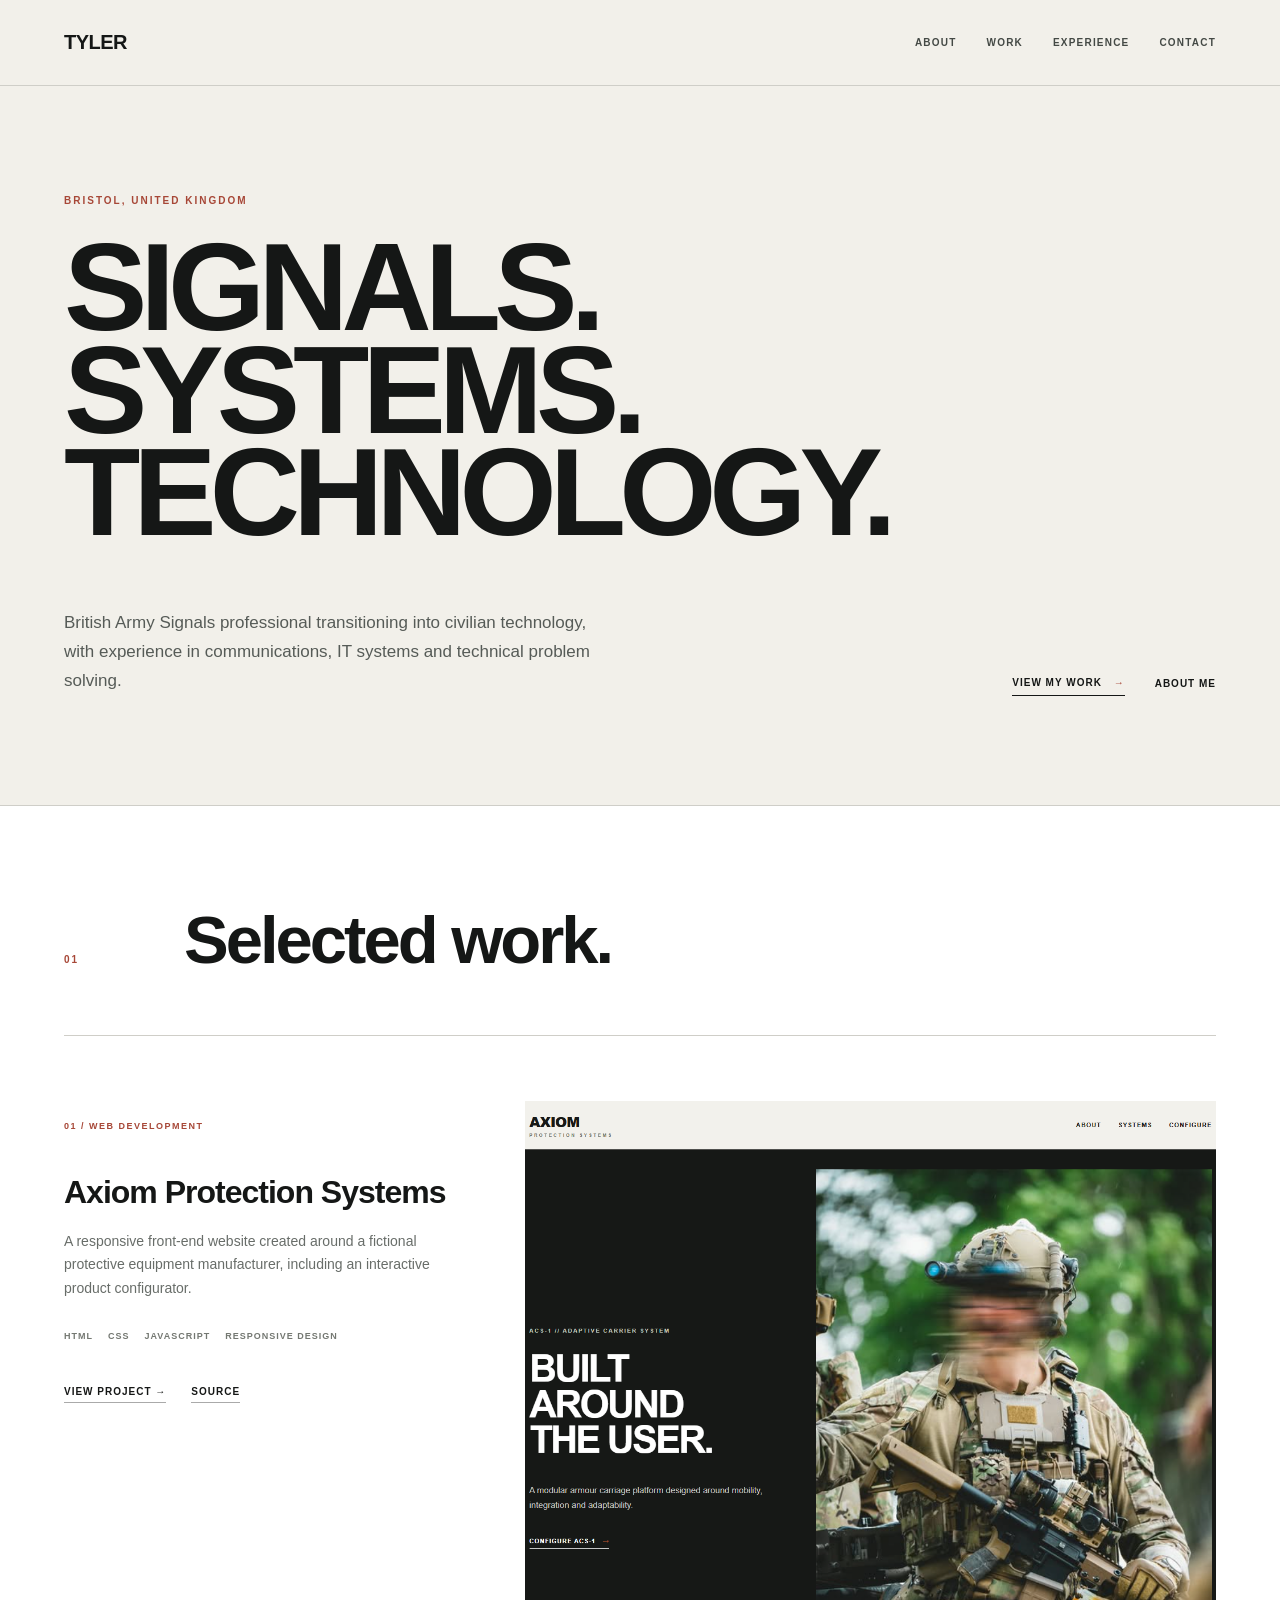
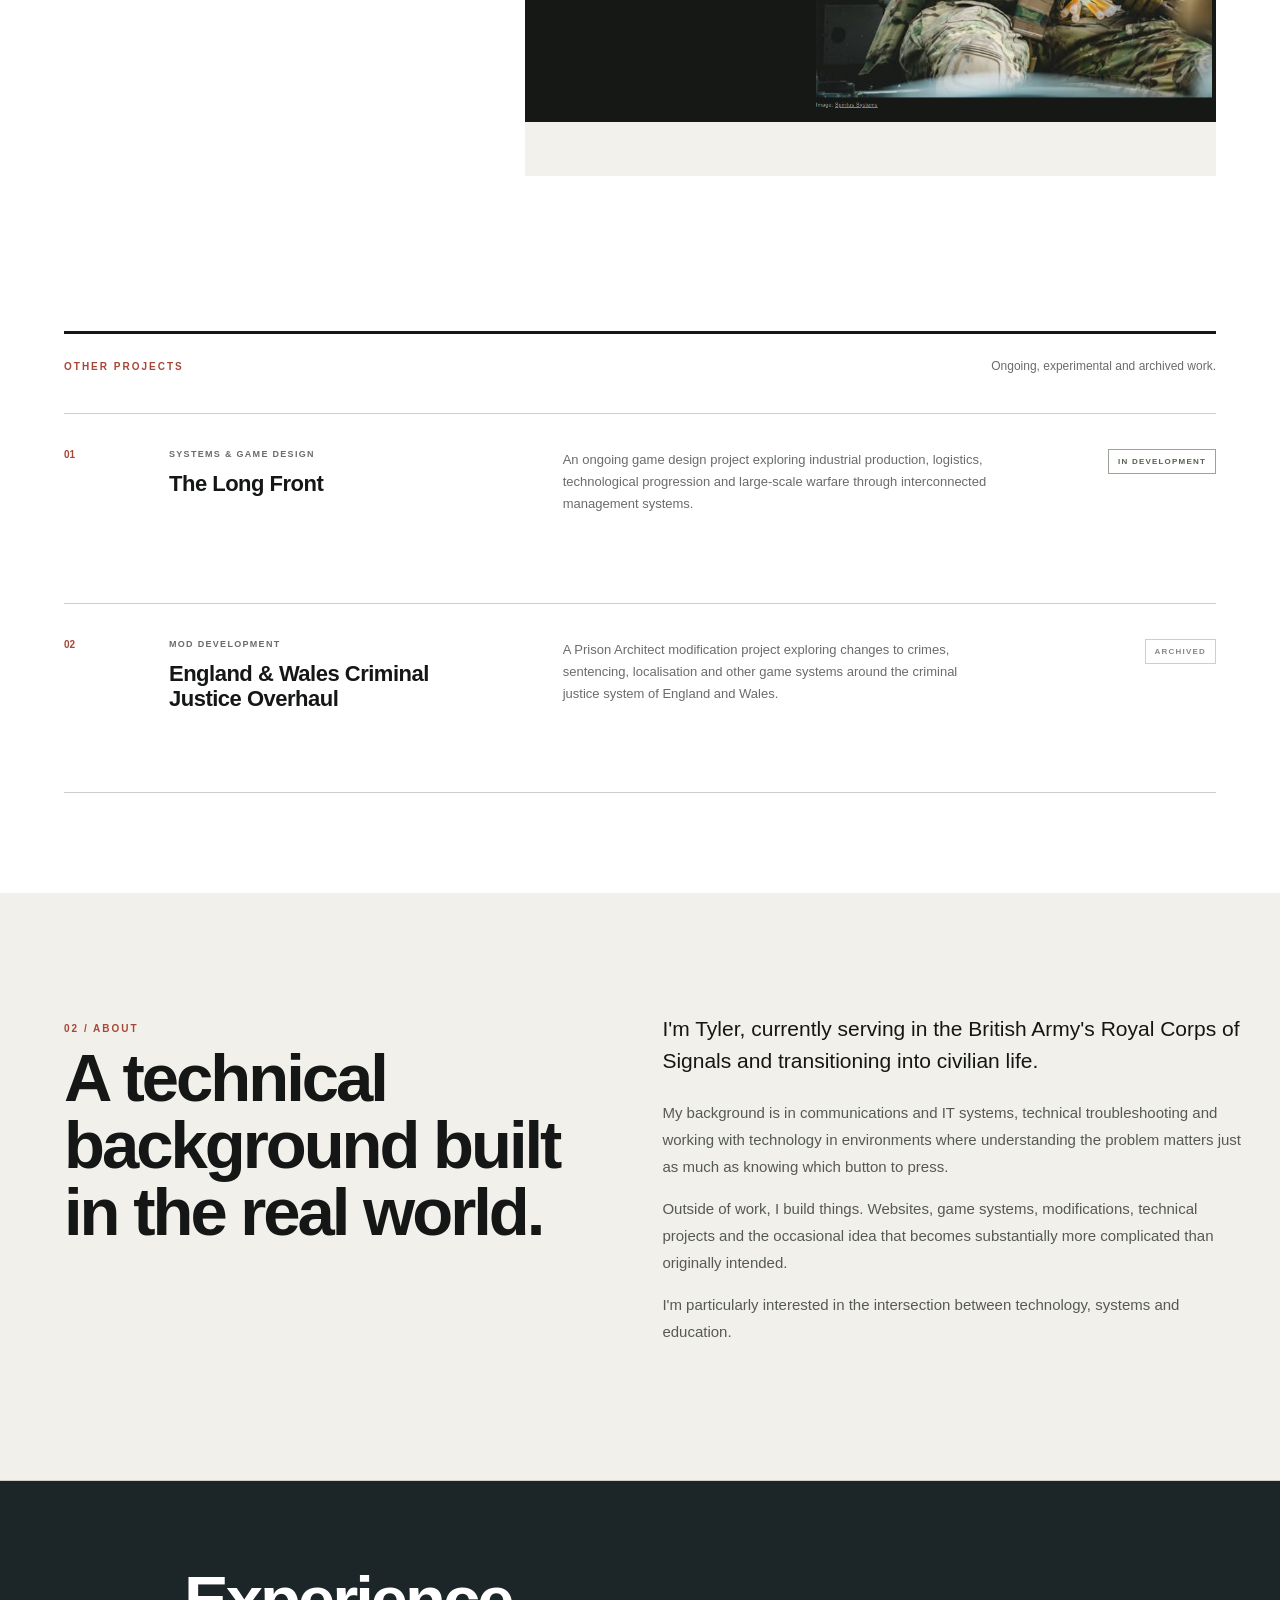
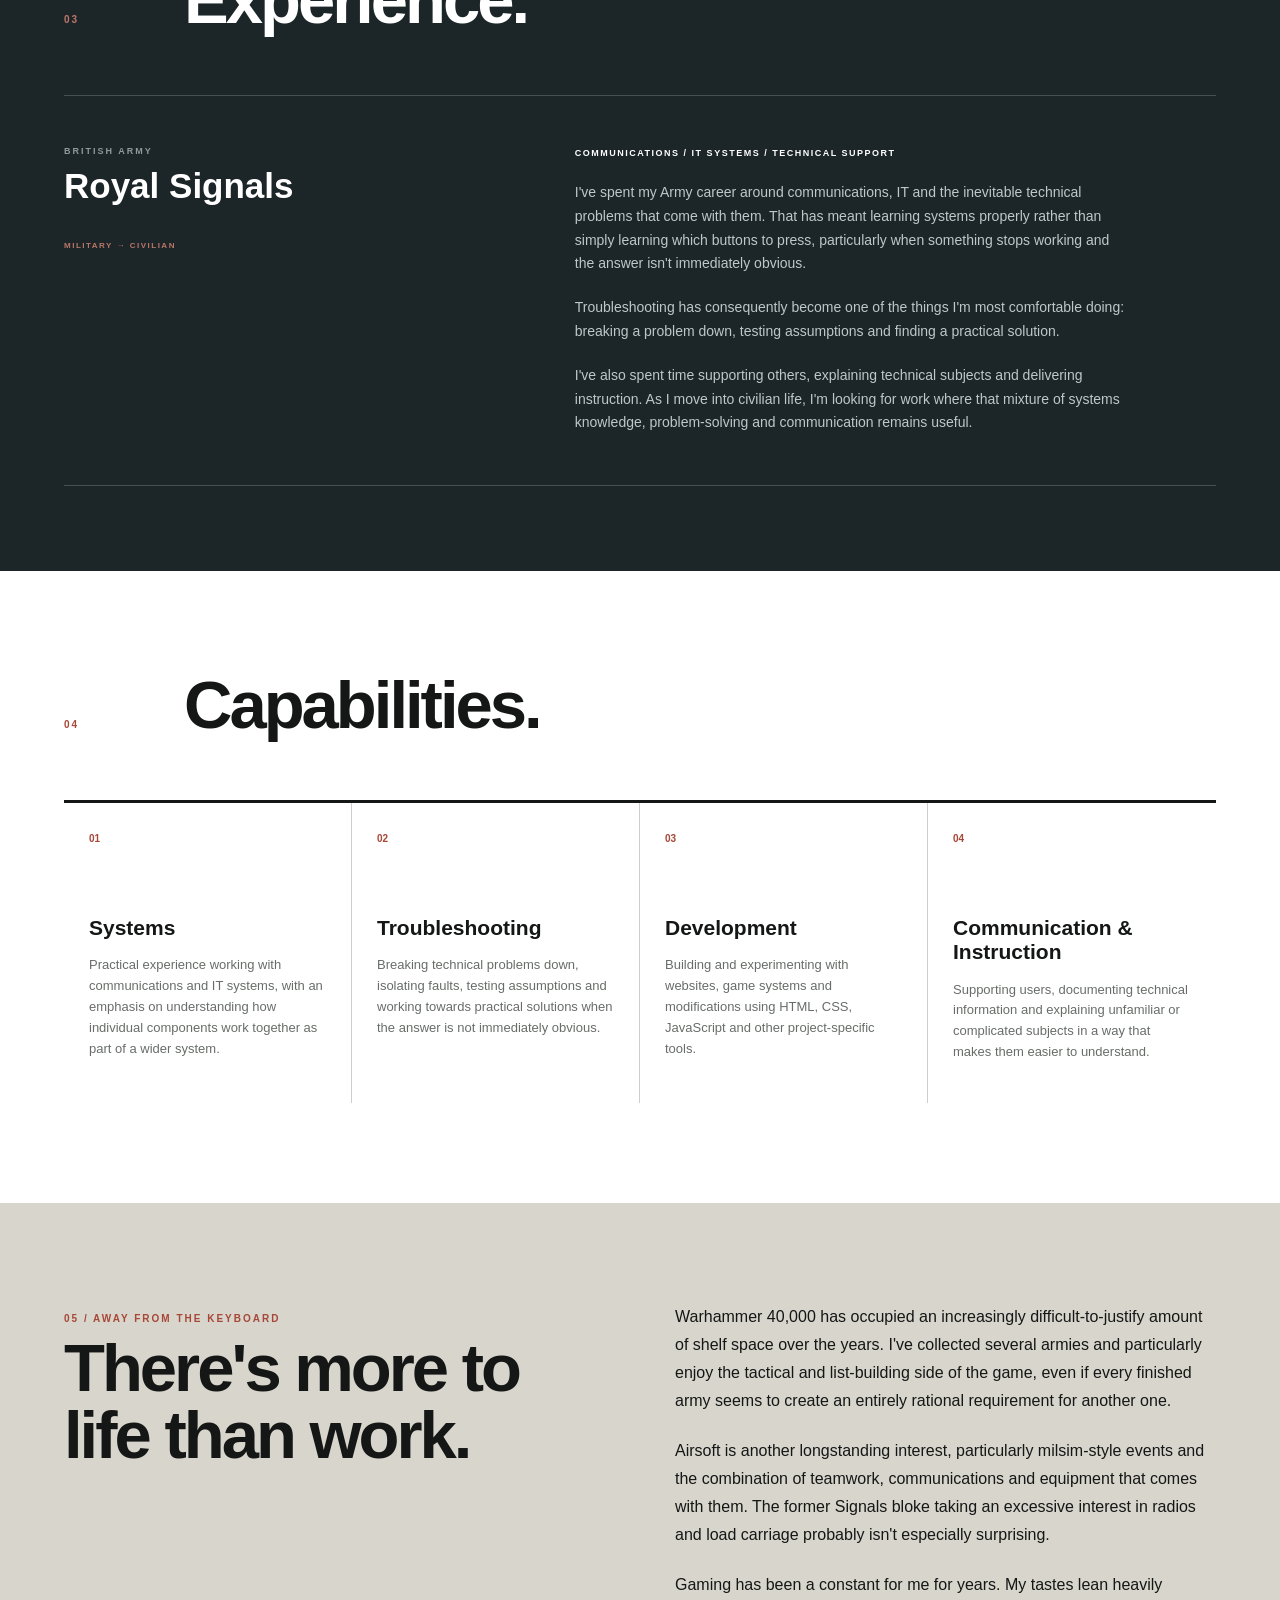
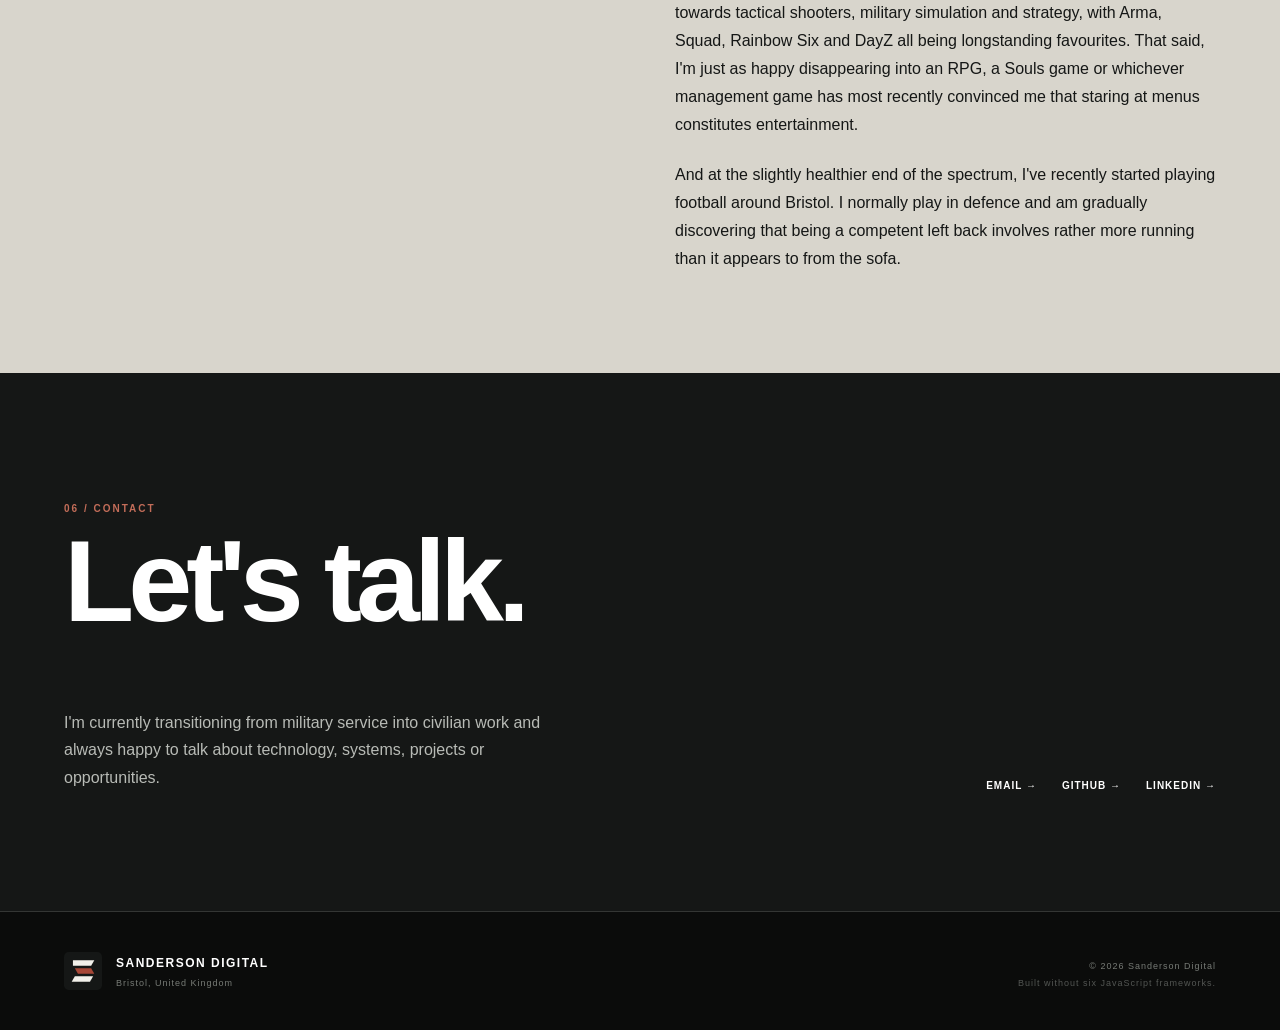
==== commit 7ed265f7: "Update index.html" ====
--- a/index.html
+++ b/index.html
@@ -306,7 +306,7 @@
 
                     <p class="largeCopy">
                         I'm Tyler, currently serving in the British Army's
-                        Signals community and transitioning into civilian life.
+                        Royal Corps of Signals and transitioning into civilian life.
                     </p>
 
                     <p>
--- a/style.css
+++ b/style.css
@@ -302,6 +302,122 @@
     border-color: var(--red);
 }
 
+/* Other projects */
+
+.otherProjects {
+    margin-top: 90px;
+    border-top: 3px solid var(--black);
+}
+
+.otherProjectsHeading {
+    padding: 25px 0 40px;
+
+    display: flex;
+    justify-content: space-between;
+    align-items: baseline;
+
+    gap: 30px;
+}
+
+.otherProjectsHeading p {
+    margin: 0;
+}
+
+.otherProjectsHeading > p:last-child {
+    color: var(--grey);
+
+    font-size: 12px;
+}
+
+
+.smallProject {
+    min-height: 190px;
+
+    padding: 35px 0;
+
+    display: grid;
+    grid-template-columns: 70px 1.2fr 1.6fr 140px;
+
+    gap: 35px;
+
+    align-items: start;
+
+    border-top: 1px solid var(--border);
+}
+
+.smallProject:last-child {
+    border-bottom: 1px solid var(--border);
+}
+
+
+.smallProjectNumber {
+    color: var(--red);
+
+    font-size: 10px;
+    font-weight: bold;
+}
+
+
+.smallProjectTitle p {
+    margin: 0 0 12px;
+
+    color: var(--grey);
+
+    font-size: 9px;
+    font-weight: bold;
+    letter-spacing: 1.3px;
+}
+
+
+.smallProjectTitle h3 {
+    max-width: 300px;
+
+    margin: 0;
+
+    font-size: 22px;
+    line-height: 1.15;
+    letter-spacing: -0.5px;
+}
+
+
+.smallProjectDescription {
+    max-width: 430px;
+}
+
+.smallProjectDescription p {
+    margin: 0;
+
+    color: var(--grey);
+
+    font-size: 13px;
+    line-height: 1.7;
+}
+
+
+.projectStatus {
+    justify-self: end;
+
+    padding: 7px 9px;
+
+    border: 1px solid var(--border);
+
+    font-size: 8px;
+    font-weight: bold;
+    letter-spacing: 1.2px;
+
+    white-space: nowrap;
+}
+
+
+.activeStatus {
+    color: #56634f;
+    border-color: #9ba595;
+}
+
+
+.archivedStatus {
+    color: #858984;
+}
 
 /* Project imagery */
 
@@ -338,34 +454,8 @@
     object-fit: contain;
 }
 
-.projectImageLabel {
-    position: absolute;
-    left: 20px;
-    bottom: 20px;
-
-    padding: 10px 13px;
-
-    background: #161816;
-    color: #f2f1ec;
-
-    font-size: 9px;
-    font-weight: bold;
-    letter-spacing: 1px;
-}
-
 .projectImage:hover img {
     transform: scale(1.015);
-}
-
-
-.longFrontImage {
-    background: #344039;
-    color: #e6e3d7;
-}
-
-.justiceImage {
-    background: #243541;
-    color: white;
 }
 
 
@@ -408,8 +498,7 @@
 /* Experience */
 
 .experienceSection {
-    padding: 100px 0;
-
+    padding: 85px 0;
     background: var(--dark);
     color: white;
 }
@@ -463,6 +552,25 @@
     letter-spacing: 1.5px;
 }
 
+.experienceDescription p {
+    margin-top: 0;
+    margin-bottom: 20px;
+}
+
+.experienceDescription p:last-child {
+    margin-bottom: 0;
+}
+
+.experienceTransition {
+    display: inline-block;
+    margin-top: 25px;
+
+    color: #bb7768;
+
+    font-size: 8px;
+    font-weight: bold;
+    letter-spacing: 1.5px;
+}
 
 /* Capabilities */
 
@@ -499,9 +607,10 @@
 }
 
 .capabilityGrid h3 {
-    margin: 85px 0 15px;
+    margin: 70px 0 15px;
 
     font-size: 21px;
+    line-height: 1.15;
 }
 
 .capabilityGrid p {
@@ -617,12 +726,28 @@
 .footerContent {
     display: flex;
     justify-content: space-between;
+    align-items: center;
 
     gap: 30px;
 }
 
-.footerContent strong {
-    font-size: 14px;
+.footerBrand {
+    display: flex;
+    align-items: center;
+
+    gap: 14px;
+}
+
+.footerMark {
+    width: 38px;
+    height: 38px;
+
+    display: block;
+}
+
+.footerBrand strong {
+    font-size: 12px;
+    letter-spacing: 1.5px;
 }
 
 .footerContent p {
@@ -641,7 +766,6 @@
 .footerJoke {
     color: #535653 !important;
 }
-
 
 /* Tablet */
 
@@ -710,6 +834,28 @@
 
     .contactLinks {
         justify-content: flex-start;
+    }
+
+    .otherProjectsHeading {
+        display: block;
+    }
+
+    .otherProjectsHeading > p:last-child {
+        margin-top: 8px;
+    }
+
+    .smallProject {
+        grid-template-columns: 50px 1fr;
+        gap: 25px;
+    }
+
+    .smallProjectDescription {
+        grid-column: 2;
+    }
+
+    .projectStatus {
+        grid-column: 2;
+        justify-self: start;
     }
 
 }
@@ -777,10 +923,6 @@
 
     .projectImage {
         min-height: 280px;
-    }
-
-    .projectImage span {
-        font-size: 25px;
     }
 
     .aboutSection,
@@ -826,4 +968,200 @@
         text-align: left;
     }
 
-}
+    .otherProjects {
+        margin-top: 65px;
+    }
+
+    .smallProject {
+        display: block;
+        min-height: auto;
+        padding: 30px 0;
+    }
+
+    .smallProjectNumber {
+        margin-bottom: 18px;
+    }
+
+    .smallProjectTitle h3 {
+        font-size: 21px;
+    }
+
+    .smallProjectDescription {
+        margin-top: 20px;
+    }
+
+    .projectStatus {
+        display: inline-block;
+        margin-top: 22px;
+    }
+    .footerMark {
+        width: 34px;
+        height: 34px;
+    }
+}
+
+
+/* 404 page */
+
+.errorPage {
+    margin: 0;
+
+    background: var(--black);
+    color: white;
+}
+
+.errorMain {
+    min-height: 100vh;
+
+    display: flex;
+}
+
+.errorContainer {
+    width: 90%;
+    max-width: 1200px;
+    min-height: 100vh;
+
+    margin: auto;
+    padding: 55px 0 35px;
+
+    display: flex;
+    flex-direction: column;
+}
+
+
+/* Branding */
+
+.errorBrand {
+    display: flex;
+    align-items: center;
+
+    gap: 14px;
+}
+
+.errorMark {
+    width: 38px;
+    height: 38px;
+}
+
+.errorBrand span {
+    font-size: 10px;
+    font-weight: bold;
+    letter-spacing: 1.5px;
+}
+
+
+/* Main message */
+
+.errorContent {
+    max-width: 850px;
+
+    margin: auto 0;
+    padding: 70px 0;
+}
+
+.errorCode {
+    margin: 0 0 30px;
+
+    color: var(--red);
+
+    font-size: 10px;
+    font-weight: bold;
+    letter-spacing: 2px;
+}
+
+.errorContent h1 {
+    margin: 0;
+
+    font-size: clamp(75px, 13vw, 150px);
+    line-height: 0.8;
+    letter-spacing: -8px;
+}
+
+.errorMessage {
+    max-width: 520px;
+
+    margin: 50px 0 35px;
+
+    color: #b8bbb6;
+
+    font-size: 16px;
+    line-height: 1.7;
+}
+
+.errorReturn {
+    display: inline-block;
+
+    padding-bottom: 7px;
+
+    border-bottom: 1px solid #777b76;
+
+    color: white;
+
+    font-size: 10px;
+    font-weight: bold;
+    letter-spacing: 1px;
+
+    text-decoration: none;
+}
+
+.errorReturn:hover {
+    color: var(--red);
+    border-color: var(--red);
+}
+
+
+/* Bottom status line */
+
+.errorFooter {
+    padding-top: 20px;
+
+    display: flex;
+    justify-content: space-between;
+
+    border-top: 1px solid #343634;
+
+    color: #686d69;
+
+    font-size: 9px;
+    letter-spacing: 1.2px;
+}
+
+
+/* 404 mobile */
+
+@media screen and (max-width: 550px) {
+
+    .errorContainer {
+        width: 92%;
+        padding: 30px 0 25px;
+    }
+
+    .errorMark {
+        width: 34px;
+        height: 34px;
+    }
+
+    .errorContent {
+        padding: 70px 0;
+    }
+
+    .errorContent h1 {
+        font-size: 72px;
+        letter-spacing: -4px;
+    }
+
+    .errorMessage {
+        margin-top: 40px;
+        font-size: 15px;
+    }
+
+    .errorFooter {
+        display: block;
+    }
+
+    .errorFooter span {
+        display: block;
+        margin-top: 6px;
+    }
+
+}
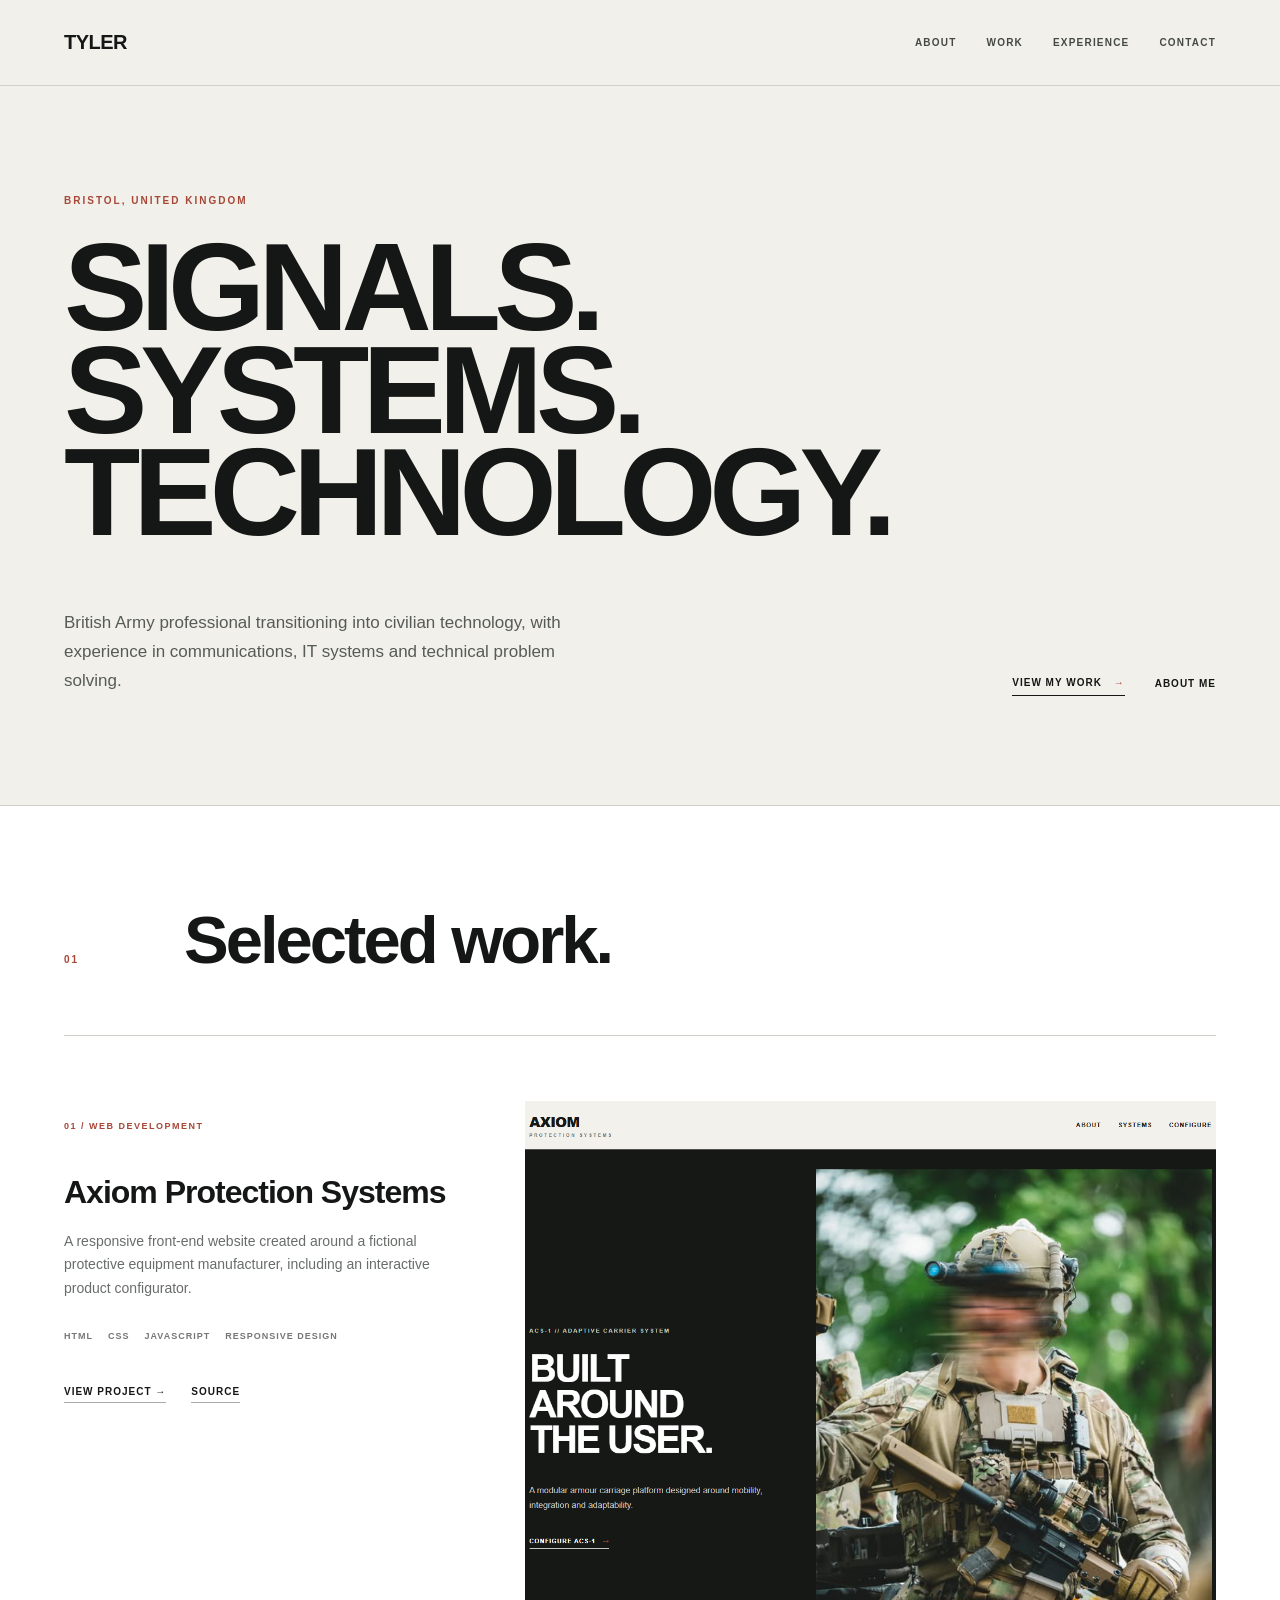
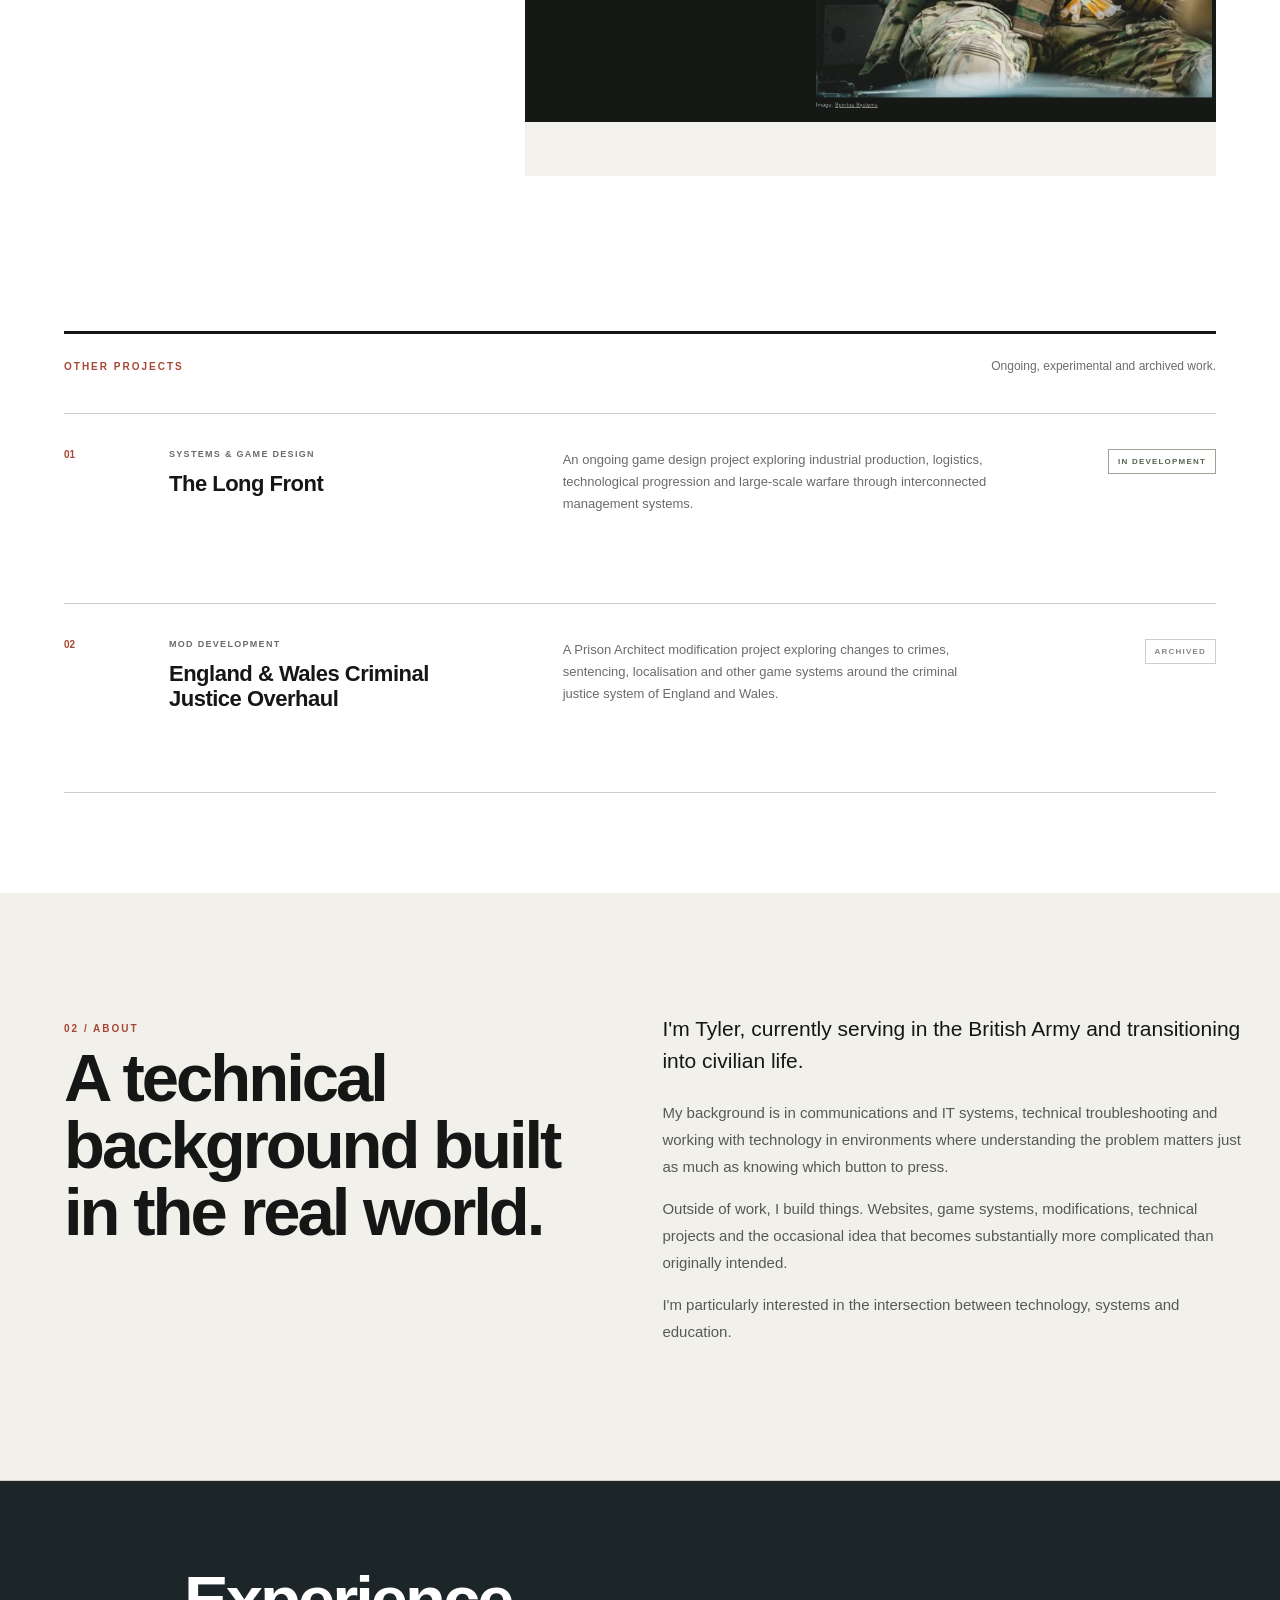
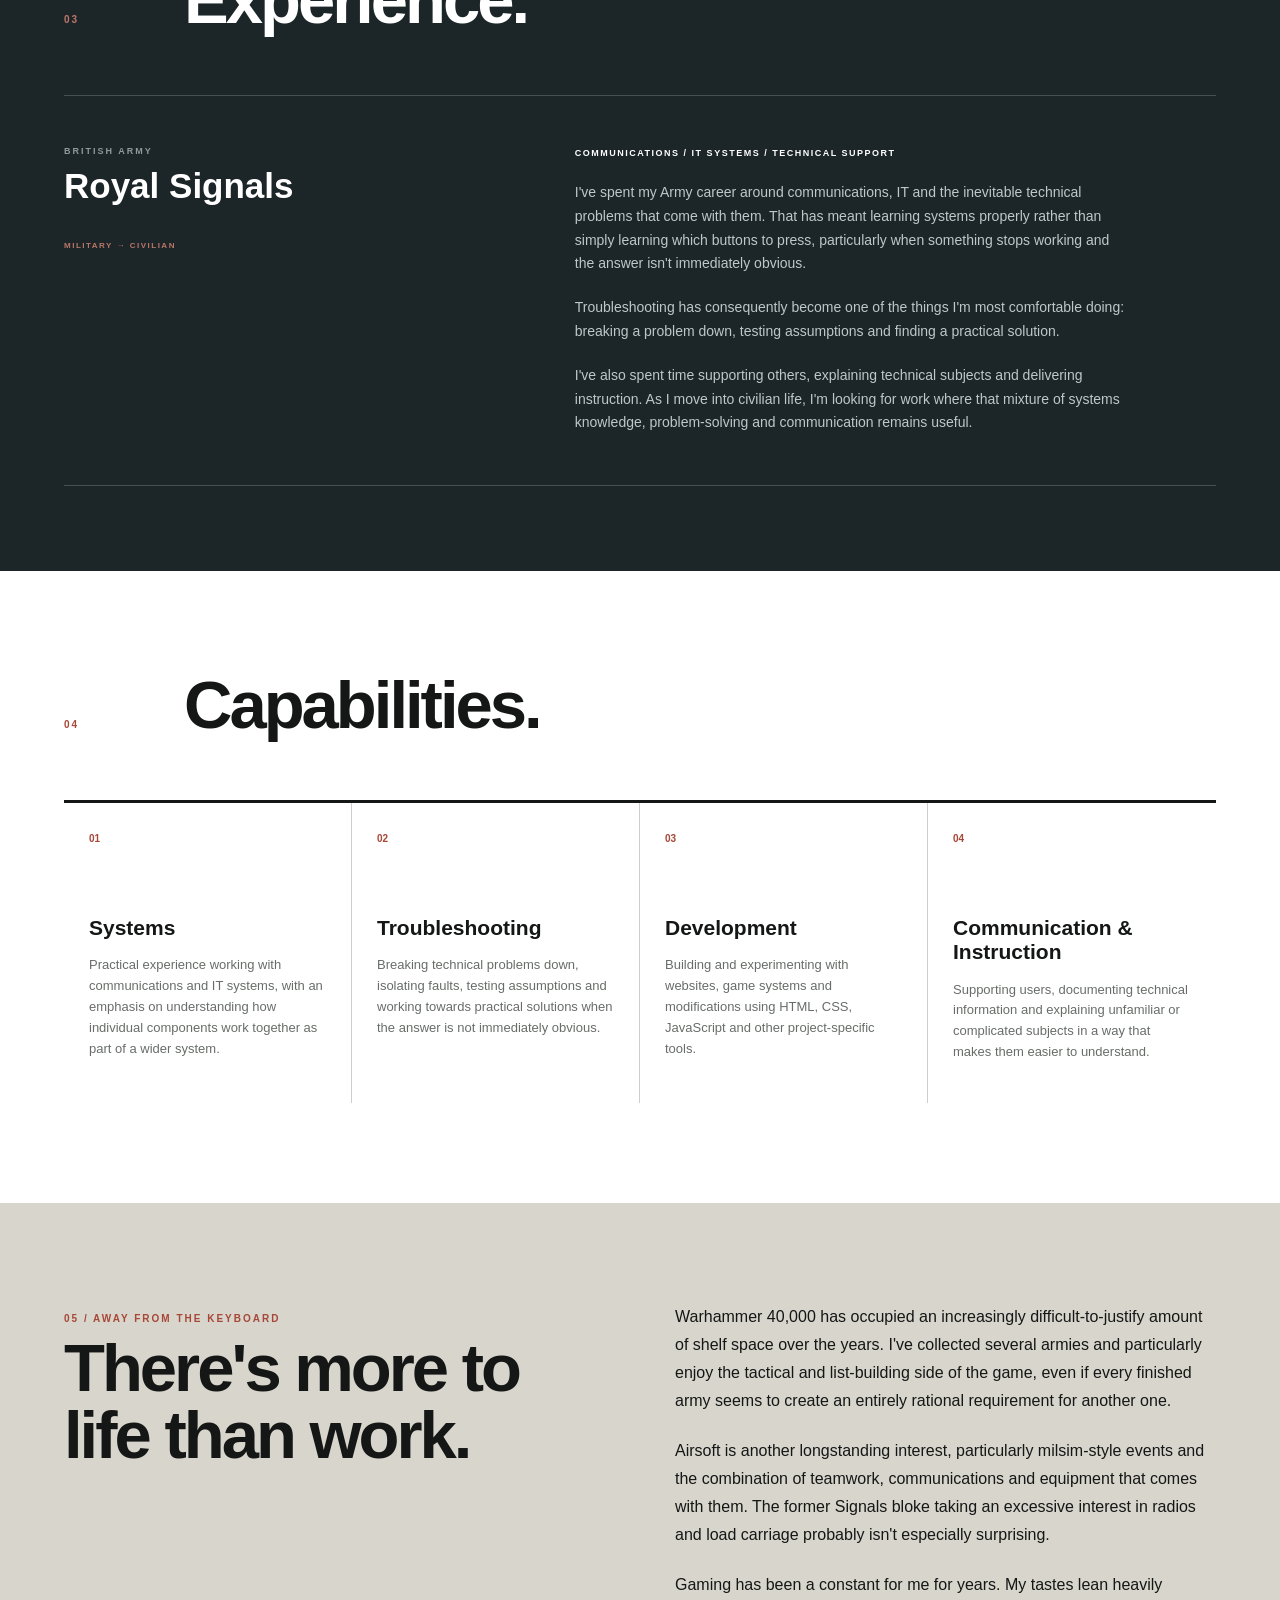
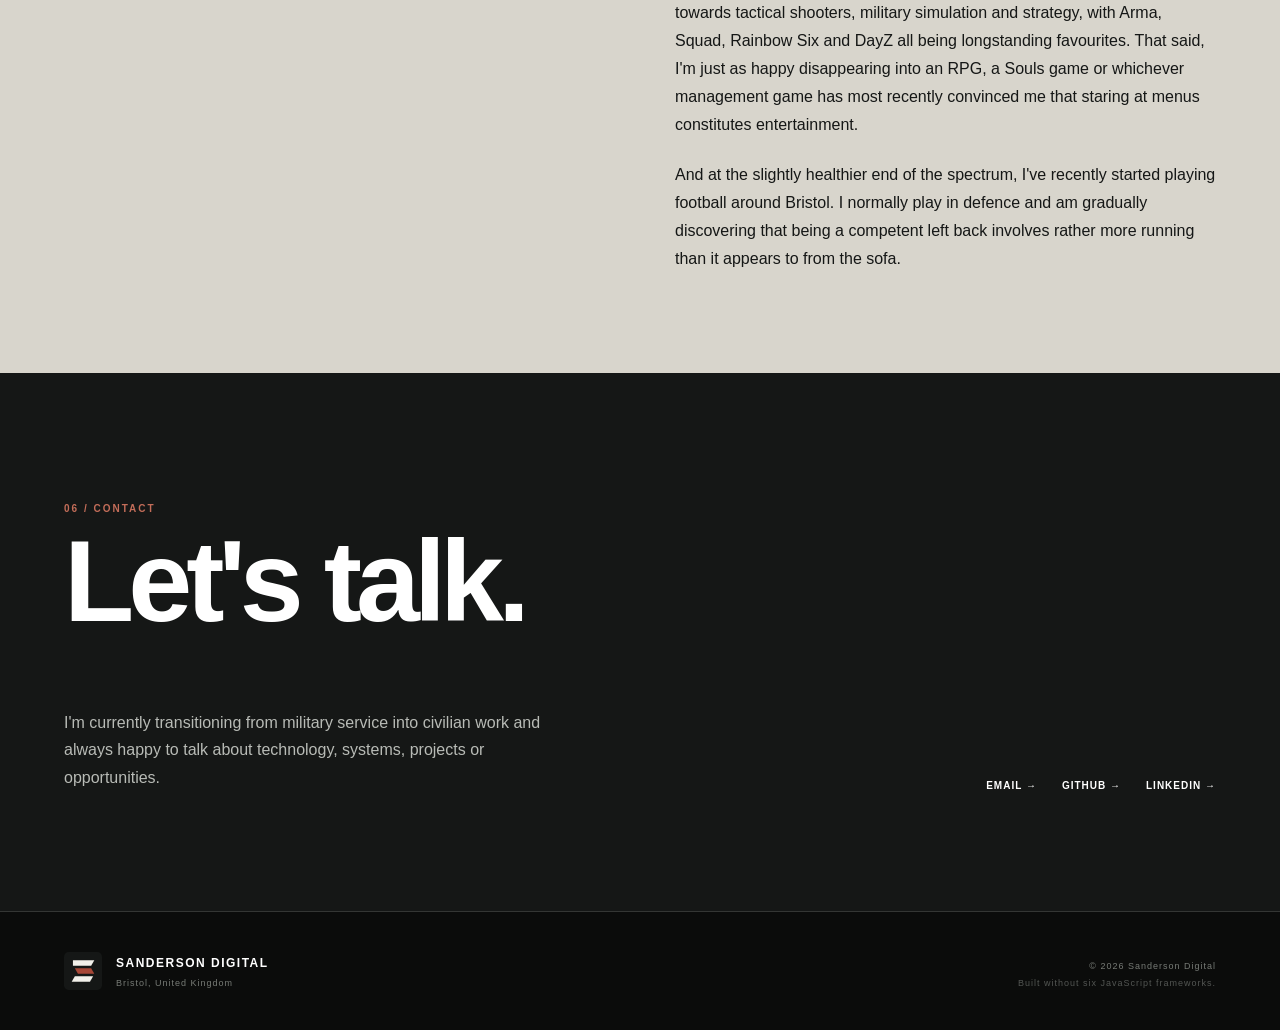
==== commit e04638ed: "Update index.html" ====
--- a/index.html
+++ b/index.html
@@ -69,7 +69,7 @@
                 <div class="heroBottom">
 
                     <p class="heroIntro">
-                        British Army Signals professional transitioning into
+                        British Army professional transitioning into
                         civilian technology, with experience in communications,
                         IT systems and technical problem solving.
                     </p>
@@ -305,8 +305,7 @@
                 <div class="aboutCopy">
 
                     <p class="largeCopy">
-                        I'm Tyler, currently serving in the British Army's
-                        Royal Corps of Signals and transitioning into civilian life.
+                        I'm Tyler, currently serving in the British Army and transitioning into civilian life.
                     </p>
 
                     <p>
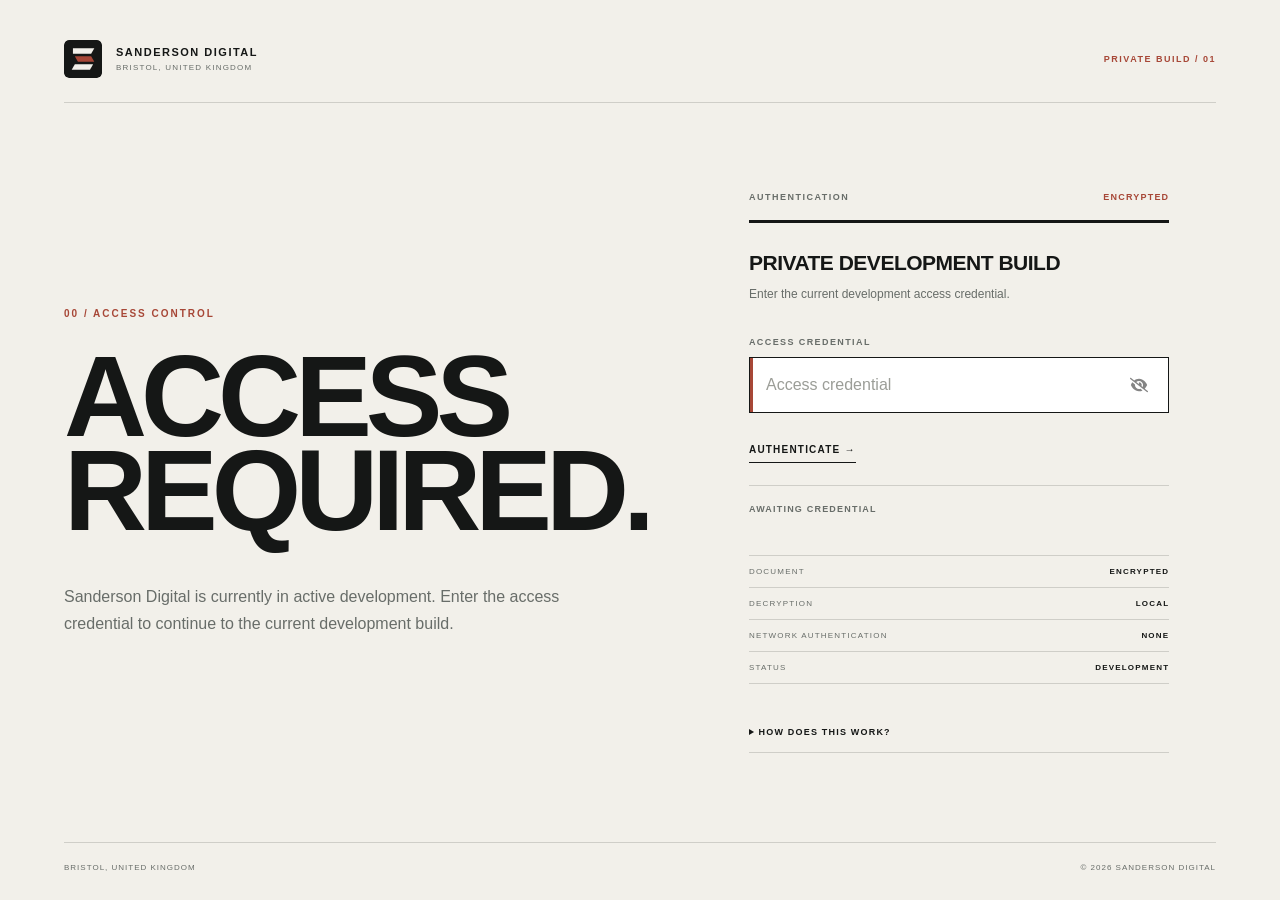
==== commit 07599062: "new index.html" ====
--- a/index.html
+++ b/index.html
@@ -1,680 +1,1880 @@
-<!DOCTYPE html>
-<html lang="en">
-
-<head>
-    <meta charset="UTF-8">
-
-    <meta name="viewport" content="width=device-width, initial-scale=1.0">
-
-    <title>Tyler | Systems, Technology &amp; Projects</title>
-
-    <meta
-        name="description"
-        content="Personal portfolio covering technology, systems, web development, game design and technical projects."
-    >
-
-    <link
-        rel="icon"
-        type="image/svg+xml"
-        href="./images/sanderson.svg"
-    >
-
-    <link rel="stylesheet" href="./style.css">
-</head>
-
-
-<body>
-
-    <!-- Header -->
-
-    <header class="siteHeader">
-
-        <div class="container headerContent">
-
-            <a href="#" class="nameLogo">
-                TYLER
-            </a>
-
-            <nav>
-                <a href="#about">ABOUT</a>
-                <a href="#work">WORK</a>
-                <a href="#experience">EXPERIENCE</a>
-                <a href="#contact">CONTACT</a>
-            </nav>
-
-        </div>
-
-    </header>
-
-
-    <main>
-
-        <!-- Hero -->
-
-        <section class="hero">
-
-            <div class="container">
-
-                <p class="eyebrow">
-                    BRISTOL, UNITED KINGDOM
-                </p>
-
-                <h1>
-                    SIGNALS.<br>
-                    SYSTEMS.<br>
-                    TECHNOLOGY.
-                </h1>
-
-
-                <div class="heroBottom">
-
-                    <p class="heroIntro">
-                        British Army professional transitioning into
-                        civilian technology, with experience in communications,
-                        IT systems and technical problem solving.
-                    </p>
-
-
-                    <div class="heroLinks">
-
-                        <a href="#work" class="primaryLink">
-                            VIEW MY WORK <span>→</span>
-                        </a>
-
-                        <a href="#about" class="textLink">
-                            ABOUT ME
-                        </a>
-
-                    </div>
-
-                </div>
-
-            </div>
-
-        </section>
-
-
-        <!-- Selected Work -->
-
-        <section id="work" class="workSection">
-
-            <div class="container">
-
-                <div class="sectionHeader">
-
-                    <p class="sectionNumber">
-                        01
-                    </p>
-
-                    <h2>
-                        Selected work.
-                    </h2>
-
-                </div>
-
-
-                <!-- Axiom -->
-
-                <article class="project">
-
-                    <div class="projectInfo">
-
-                        <div class="projectNumber">
-                            01 / WEB DEVELOPMENT
-                        </div>
-
-                        <h3>
-                            Axiom Protection Systems
-                        </h3>
-
-                        <p>
-                            A responsive front-end website created around a
-                            fictional protective equipment manufacturer,
-                            including an interactive product configurator.
-                        </p>
-
-
-                        <div class="projectTags">
-                            <span>HTML</span>
-                            <span>CSS</span>
-                            <span>JAVASCRIPT</span>
-                            <span>RESPONSIVE DESIGN</span>
-                        </div>
-
-
-                        <div class="projectLinks">
-
-                            <a
-                                href="https://sandersondigital.uk/Axiom-Protection-Systems/"
-                                target="_blank"
-                                rel="noopener noreferrer"
-                            >
-                                VIEW PROJECT →
-                            </a>
-
-                            <a
-                                href="https://github.com/T-SandersonDigital/Axiom-Protection-Systems"
-                                target="_blank"
-                                rel="noopener noreferrer"
-                            >
-                                SOURCE
-                            </a>
-
-                        </div>
-
-                    </div>
-
-
-                    <div class="projectImage axiomImage">
-
-                        <img
-                            src="./images/axiom.png"
-                            alt="Axiom Protection Systems homepage"
-                        >
-
-                    </div>
-
-                </article>
-
-
-                <!-- Other projects -->
-
-                <div class="otherProjects">
-
-                    <div class="otherProjectsHeading">
-
-                        <p class="sectionNumber">
-                            OTHER PROJECTS
-                        </p>
-
-                        <p>
-                            Ongoing, experimental and archived work.
-                        </p>
-
-                    </div>
-
-
-                    <!-- The Long Front -->
-
-                    <article class="smallProject">
-
-                        <div class="smallProjectNumber">
-                            01
-                        </div>
-
-
-                        <div class="smallProjectTitle">
-
-                            <p>
-                                SYSTEMS &amp; GAME DESIGN
-                            </p>
-
-                            <h3>
-                                The Long Front
-                            </h3>
-
-                        </div>
-
-
-                        <div class="smallProjectDescription">
-
-                            <p>
-                                An ongoing game design project exploring
-                                industrial production, logistics,
-                                technological progression and large-scale
-                                warfare through interconnected management
-                                systems.
-                            </p>
-
-                        </div>
-
-
-                        <div class="projectStatus activeStatus">
-                            IN DEVELOPMENT
-                        </div>
-
-                    </article>
-
-
-                    <!-- Prison Architect overhaul -->
-
-                    <article class="smallProject">
-
-                        <div class="smallProjectNumber">
-                            02
-                        </div>
-
-
-                        <div class="smallProjectTitle">
-
-                            <p>
-                                MOD DEVELOPMENT
-                            </p>
-
-                            <h3>
-                                England &amp; Wales Criminal Justice Overhaul
-                            </h3>
-
-                        </div>
-
-
-                        <div class="smallProjectDescription">
-
-                            <p>
-                                A Prison Architect modification project
-                                exploring changes to crimes, sentencing,
-                                localisation and other game systems around the
-                                criminal justice system of England and Wales.
-                            </p>
-
-                        </div>
-
-
-                        <div class="projectStatus archivedStatus">
-                            ARCHIVED
-                        </div>
-
-                    </article>
-
-                </div>
-
-            </div>
-
-        </section>
-
-
-        <!-- About -->
-
-        <section id="about" class="aboutSection">
-
-            <div class="container aboutGrid">
-
-                <div>
-
-                    <p class="sectionNumber">
-                        02 / ABOUT
-                    </p>
-
-                    <h2>
-                        A technical background built in the real world.
-                    </h2>
-
-                </div>
-
-
-                <div class="aboutCopy">
-
-                    <p class="largeCopy">
-                        I'm Tyler, currently serving in the British Army and transitioning into civilian life.
-                    </p>
-
-                    <p>
-                        My background is in communications and IT systems,
-                        technical troubleshooting and working with technology
-                        in environments where understanding the problem matters
-                        just as much as knowing which button to press.
-                    </p>
-
-                    <p>
-                        Outside of work, I build things. Websites, game systems,
-                        modifications, technical projects and the occasional
-                        idea that becomes substantially more complicated than
-                        originally intended.
-                    </p>
-
-                    <p>
-                        I'm particularly interested in the intersection between
-                        technology, systems and education.
-                    </p>
-
-                </div>
-
-            </div>
-
-        </section>
-
-
-        <!-- Experience -->
-
-        <section id="experience" class="experienceSection">
-
-            <div class="container">
-
-                <div class="sectionHeader lightHeader">
-
-                    <p class="sectionNumber">
-                        03
-                    </p>
-
-                    <h2>
-                        Experience.
-                    </h2>
-
-                </div>
-
-
-                <div class="experienceItem">
-
-                    <div class="experienceTitle">
-
-                        <p>
-                            BRITISH ARMY
-                        </p>
-
-                        <h3>
-                            Royal Signals
-                        </h3>
-
-                        <span class="experienceTransition">
-                            MILITARY → CIVILIAN
-                        </span>
-
-                    </div>
-
-
-                    <div class="experienceDescription">
-
-                        <p class="experienceArea">
-                            COMMUNICATIONS / IT SYSTEMS / TECHNICAL SUPPORT
-                        </p>
-
-                        <p>
-                            I've spent my Army career around communications,
-                            IT and the inevitable technical problems that come
-                            with them. That has meant learning systems properly
-                            rather than simply learning which buttons to press,
-                            particularly when something stops working and the
-                            answer isn't immediately obvious.
-                        </p>
-
-                        <p>
-                            Troubleshooting has consequently become one of the
-                            things I'm most comfortable doing: breaking a
-                            problem down, testing assumptions and finding a
-                            practical solution.
-                        </p>
-
-                        <p>
-                            I've also spent time supporting others, explaining
-                            technical subjects and delivering instruction. As I
-                            move into civilian life, I'm looking for work where
-                            that mixture of systems knowledge, problem-solving
-                            and communication remains useful.
-                        </p>
-
-                    </div>
-
-                </div>
-
-            </div>
-
-        </section>
-
-
-        <!-- Capabilities -->
-
-        <section class="capabilitiesSection">
-
-            <div class="container">
-
-                <div class="sectionHeader">
-
-                    <p class="sectionNumber">
-                        04
-                    </p>
-
-                    <h2>
-                        Capabilities.
-                    </h2>
-
-                </div>
-
-
-                <div class="capabilityGrid">
-
-                    <article>
-
-                        <span>01</span>
-
-                        <h3>
-                            Systems
-                        </h3>
-
-                        <p>
-                            Practical experience working with communications
-                            and IT systems, with an emphasis on understanding
-                            how individual components work together as part of
-                            a wider system.
-                        </p>
-
-                    </article>
-
-
-                    <article>
-
-                        <span>02</span>
-
-                        <h3>
-                            Troubleshooting
-                        </h3>
-
-                        <p>
-                            Breaking technical problems down, isolating faults,
-                            testing assumptions and working towards practical
-                            solutions when the answer is not immediately
-                            obvious.
-                        </p>
-
-                    </article>
-
-
-                    <article>
-
-                        <span>03</span>
-
-                        <h3>
-                            Development
-                        </h3>
-
-                        <p>
-                            Building and experimenting with websites, game
-                            systems and modifications using HTML, CSS,
-                            JavaScript and other project-specific tools.
-                        </p>
-
-                    </article>
-
-
-                    <article>
-
-                        <span>04</span>
-
-                        <h3>
-                            Communication &amp; Instruction
-                        </h3>
-
-                        <p>
-                            Supporting users, documenting technical information
-                            and explaining unfamiliar or complicated subjects
-                            in a way that makes them easier to understand.
-                        </p>
-
-                    </article>
-
-                </div>
-
-            </div>
-
-        </section>
-
-
-        <!-- Personal interests -->
-
-        <section class="personalSection">
-
-            <div class="container personalGrid">
-
-                <div>
-
-                    <p class="sectionNumber">
-                        05 / AWAY FROM THE KEYBOARD
-                    </p>
-
-                    <h2>
-                        There's more to life than work.
-                    </h2>
-
-                </div>
-
-
-                <div class="personalCopy">
-
-                    <p>
-                        Warhammer 40,000 has occupied an increasingly
-                        difficult-to-justify amount of shelf space over the
-                        years. I've collected several armies and particularly
-                        enjoy the tactical and list-building side of the game,
-                        even if every finished army seems to create an entirely
-                        rational requirement for another one.
-                    </p>
-
-                    <p>
-                        Airsoft is another longstanding interest, particularly
-                        milsim-style events and the combination of teamwork,
-                        communications and equipment that comes with them. The
-                        former Signals bloke taking an excessive interest in
-                        radios and load carriage probably isn't especially
-                        surprising.
-                    </p>
-
-                    <p>
-                        Gaming has been a constant for me for years. My tastes
-                        lean heavily towards tactical shooters, military
-                        simulation and strategy, with Arma, Squad, Rainbow Six
-                        and DayZ all being longstanding favourites. That said,
-                        I'm just as happy disappearing into an RPG, a Souls
-                        game or whichever management game has most recently
-                        convinced me that staring at menus constitutes
-                        entertainment.
-                    </p>
-
-                    <p>
-                        And at the slightly healthier end of the spectrum, I've
-                        recently started playing football around Bristol. I
-                        normally play in defence and am gradually discovering
-                        that being a competent left back involves rather more
-                        running than it appears to from the sofa.
-                    </p>
-
-                </div>
-
-            </div>
-
-        </section>
-
-
-        <!-- Contact -->
-
-        <section id="contact" class="contactSection">
-
-            <div class="container">
-
-                <p class="sectionNumber">
-                    06 / CONTACT
-                </p>
-
-                <h2>
-                    Let's talk.
-                </h2>
-
-
-                <div class="contactBottom">
-
-                    <p>
-                        I'm currently transitioning from military service into
-                        civilian work and always happy to talk about technology,
-                        systems, projects or opportunities.
-                    </p>
-
-
-                    <div class="contactLinks">
-
-                        <a href="mailto:tyler.p.sanderson@gmail.com">
-                            EMAIL →
-                        </a>
-
-                        <a
-                            href="https://github.com/T-SandersonDigital"
-                            target="_blank"
-                            rel="noopener noreferrer"
-                        >
-                            GITHUB →
-                        </a>
-
-                        <a
-                            href="https://www.linkedin.com/in/tyler-sanderson-2ba8903b0/"
-                            target="_blank"
-                            rel="noopener noreferrer"
-                        >
-                            LINKEDIN →
-                        </a>
-
-                    </div>
-
-                </div>
-
-            </div>
-
-        </section>
-
-    </main>
-
-
-    <!-- Footer -->
-
-    <footer>
-
-        <div class="container footerContent">
-
-            <div class="footerBrand">
-
-                <img
-                    src="./images/sanderson.svg"
-                    alt=""
-                    class="footerMark"
-                >
-
-                <div>
-
-                    <strong>
-                        SANDERSON DIGITAL
-                    </strong>
-
-                    <p>
-                        Bristol, United Kingdom
-                    </p>
-
-                </div>
-
-            </div>
-
-
-            <div class="footerRight">
-
-                <p>
-                    © 2026 Sanderson Digital
-                </p>
-
-                <p class="footerJoke">
-                    Built without six JavaScript frameworks.
-                </p>
-
-            </div>
-
-        </div>
-
-    </footer>
-
-</body>
-
-</html>
+<!DOCTYPE html>
+
+<html class="staticrypt-html" lang="en">
+
+<head>
+
+    <meta charset="utf-8">
+
+    <meta
+        name="viewport"
+        content="width=device-width, initial-scale=1"
+    >
+
+    <title>PRIVATE DEVELOPMENT BUILD</title>
+
+
+    <!-- Do not cache this page -->
+
+    <meta
+        http-equiv="cache-control"
+        content="max-age=0"
+    >
+
+    <meta
+        http-equiv="cache-control"
+        content="no-cache"
+    >
+
+    <meta
+        http-equiv="expires"
+        content="0"
+    >
+
+    <meta
+        http-equiv="expires"
+        content="Tue, 01 Jan 1980 1:00:00 GMT"
+    >
+
+    <meta
+        http-equiv="pragma"
+        content="no-cache"
+    >
+
+
+    <style>
+
+        /* Sanderson Digital encrypted development gate */
+
+
+        /* Colours */
+
+        :root {
+            --background: #f2f0ea;
+            --white: #ffffff;
+            --black: #151716;
+            --red: #a74737;
+            --grey: #686d69;
+            --lightGrey: #aaa9a3;
+            --border: #cfcec8;
+        }
+
+
+        /* Base */
+
+        * {
+            box-sizing: border-box;
+        }
+
+        html,
+        body {
+            margin: 0;
+            min-height: 100%;
+        }
+
+        .staticrypt-html {
+            height: 100%;
+        }
+
+        .staticrypt-body {
+            min-height: 100%;
+            margin: 0;
+
+            background: var(--background);
+            color: var(--black);
+
+            font-family: Arial, Helvetica, sans-serif;
+
+            -webkit-font-smoothing: antialiased;
+            -moz-osx-font-smoothing: grayscale;
+        }
+
+        .hidden {
+            display: none !important;
+        }
+
+
+        /* Loading screen */
+
+        .staticrypt-spinner-container {
+            min-height: 100vh;
+
+            display: flex;
+            flex-direction: column;
+            align-items: center;
+            justify-content: center;
+
+            gap: 20px;
+
+            background: var(--background);
+        }
+
+        .staticrypt-spinner {
+            width: 34px;
+            height: 34px;
+
+            border: 3px solid var(--border);
+            border-top-color: var(--red);
+            border-radius: 50%;
+
+            animation: spinner-border 0.75s linear infinite;
+        }
+
+        .staticrypt-loading-label {
+            color: var(--grey);
+
+            font-size: 9px;
+            font-weight: bold;
+            letter-spacing: 1.5px;
+        }
+
+        @keyframes spinner-border {
+
+            100% {
+                transform: rotate(360deg);
+            }
+
+        }
+
+
+        /* Main page */
+
+        .staticrypt-content {
+            min-height: 100vh;
+
+            background: var(--background);
+        }
+
+        .accessPage {
+            width: 90%;
+            max-width: 1200px;
+            min-height: 100vh;
+
+            margin: auto;
+            padding: 40px 0 28px;
+
+            display: flex;
+            flex-direction: column;
+        }
+
+
+        /* Header */
+
+        .accessHeader {
+            padding-bottom: 24px;
+
+            display: flex;
+            align-items: center;
+            justify-content: space-between;
+
+            gap: 30px;
+
+            border-bottom: 1px solid var(--border);
+        }
+
+        .accessBrand {
+            display: flex;
+            align-items: center;
+
+            gap: 14px;
+        }
+
+        .accessMark {
+            width: 38px;
+            height: 38px;
+
+            display: block;
+
+            border-radius: 5px;
+        }
+
+        .accessBrandText strong {
+            display: block;
+
+            font-size: 11px;
+            letter-spacing: 1.5px;
+        }
+
+        .accessBrandText span {
+            display: block;
+
+            margin-top: 5px;
+
+            color: var(--grey);
+
+            font-size: 8px;
+            letter-spacing: 1.2px;
+        }
+
+        .accessBuild {
+            color: var(--red);
+
+            font-size: 9px;
+            font-weight: bold;
+            letter-spacing: 1.5px;
+
+            text-align: right;
+        }
+
+
+        /* Main layout */
+
+        .accessMain {
+            flex: 1;
+
+            padding: 80px 0;
+
+            display: grid;
+            grid-template-columns: 1.1fr 0.9fr;
+
+            gap: 100px;
+
+            align-items: center;
+        }
+
+
+        /* Left */
+
+        .accessReference {
+            margin: 0 0 30px;
+
+            color: var(--red);
+
+            font-size: 10px;
+            font-weight: bold;
+            letter-spacing: 2px;
+        }
+
+        .accessIntro h1 {
+            margin: 0;
+
+            font-size: clamp(65px, 9vw, 115px);
+            line-height: 0.82;
+            letter-spacing: -6px;
+        }
+
+        .accessIntroText {
+            max-width: 520px;
+
+            margin: 45px 0 0;
+
+            color: var(--grey);
+
+            font-size: 16px;
+            line-height: 1.7;
+        }
+
+
+        /* Authentication side */
+
+        .accessControl {
+            width: 100%;
+            max-width: 500px;
+
+            justify-self: end;
+        }
+
+        .accessControlHeader {
+            padding: 0 0 18px;
+
+            display: flex;
+            justify-content: space-between;
+
+            gap: 25px;
+
+            border-bottom: 3px solid var(--black);
+        }
+
+        .accessControlHeader span {
+            color: var(--grey);
+
+            font-size: 9px;
+            font-weight: bold;
+            letter-spacing: 1.5px;
+        }
+
+        .accessControlHeader strong {
+            color: var(--red);
+
+            font-size: 9px;
+            letter-spacing: 1.2px;
+        }
+
+
+        /* StatiCrypt form */
+
+        .staticrypt-form {
+            padding-top: 28px;
+        }
+
+        .staticrypt-instructions {
+            margin-bottom: 32px;
+        }
+
+        .staticrypt-title {
+            margin: 0;
+
+            color: var(--black);
+
+            font-size: 21px;
+            font-weight: bold;
+            letter-spacing: -0.5px;
+        }
+
+        .staticrypt-instructions p:last-child {
+            margin: 10px 0 0;
+
+            color: var(--grey);
+
+            font-size: 12px;
+            line-height: 1.6;
+        }
+
+        .accessFormLabel {
+            display: block;
+
+            margin-bottom: 10px;
+
+            color: var(--grey);
+
+            font-size: 9px;
+            font-weight: bold;
+            letter-spacing: 1.4px;
+        }
+
+        .staticrypt-password-container {
+            position: relative;
+
+            width: 100%;
+
+            margin-bottom: 16px;
+
+            border: 1px solid var(--border);
+
+            background: var(--white);
+
+            transition:
+                border-color 0.15s ease,
+                box-shadow 0.15s ease;
+        }
+
+        .staticrypt-password-container:focus-within {
+            border-color: var(--black);
+
+            box-shadow:
+                inset 3px 0 0 var(--red);
+        }
+
+        .staticrypt-form input[type="password"],
+        .staticrypt-form input[type="text"] {
+            width: 100%;
+
+            padding: 18px 52px 18px 16px;
+
+            border: 0;
+            border-radius: 0;
+
+            outline: 0;
+
+            background: transparent;
+            color: var(--black);
+
+            font-family: Arial, Helvetica, sans-serif;
+            font-size: 16px;
+        }
+
+        .staticrypt-form input::placeholder {
+            color: #9b9d97;
+        }
+
+        .staticrypt-toggle-password-visibility {
+            position: absolute;
+            top: 50%;
+            right: 8px;
+
+            width: 42px;
+            height: 42px;
+
+            padding: 12px;
+
+            transform: translateY(-50%);
+
+            cursor: pointer;
+
+            opacity: 0.48;
+
+            transition: opacity 0.15s ease;
+        }
+
+        .staticrypt-toggle-password-visibility:hover {
+            opacity: 0.8;
+        }
+
+
+        /* Remember me */
+
+        label.staticrypt-remember {
+            margin: 18px 0;
+
+            display: flex;
+            align-items: center;
+
+            gap: 10px;
+
+            color: var(--grey);
+
+            font-size: 11px;
+        }
+
+        .staticrypt-remember input[type="checkbox"] {
+            width: 16px;
+            height: 16px;
+
+            margin: 0;
+
+            accent-color: var(--red);
+        }
+
+
+        /* Submit */
+
+        .staticrypt-form .staticrypt-decrypt-button {
+            display: inline-block;
+
+            width: auto;
+
+            margin-top: 2px;
+            padding: 13px 0 7px;
+
+            border: 0;
+            border-bottom: 1px solid var(--black);
+            border-radius: 0;
+
+            outline: 0;
+
+            background: transparent;
+            color: var(--black);
+
+            cursor: pointer;
+
+            font-family: Arial, Helvetica, sans-serif;
+            font-size: 10px;
+            font-weight: bold;
+            letter-spacing: 1.2px;
+
+            transition:
+                color 0.15s ease,
+                border-color 0.15s ease;
+        }
+
+        .staticrypt-form .staticrypt-decrypt-button:hover,
+        .staticrypt-form .staticrypt-decrypt-button:focus {
+            color: var(--red);
+            border-color: var(--red);
+        }
+
+        .staticrypt-form .staticrypt-decrypt-button:disabled {
+            color: var(--lightGrey);
+            border-color: var(--lightGrey);
+
+            cursor: wait;
+        }
+
+
+        /* Inline authentication status */
+
+        .accessStatus {
+            min-height: 34px;
+
+            margin-top: 22px;
+            padding-top: 17px;
+
+            border-top: 1px solid var(--border);
+        }
+
+        .accessStatusMessage {
+            margin: 0;
+
+            color: var(--grey);
+
+            font-size: 9px;
+            font-weight: bold;
+            line-height: 1.5;
+            letter-spacing: 1.2px;
+        }
+
+        .accessStatusMessage.error {
+            color: var(--red);
+        }
+
+        .accessStatusMessage.working {
+            color: var(--black);
+        }
+
+
+        /* Technical status table */
+
+        .accessTechnical {
+            margin-top: 36px;
+
+            border-top: 1px solid var(--border);
+        }
+
+        .accessTechnicalRow {
+            padding: 11px 0;
+
+            display: flex;
+            justify-content: space-between;
+
+            gap: 20px;
+
+            border-bottom: 1px solid var(--border);
+        }
+
+        .accessTechnicalRow span {
+            color: var(--grey);
+
+            font-size: 8px;
+            letter-spacing: 1.2px;
+        }
+
+        .accessTechnicalRow strong {
+            color: var(--black);
+
+            font-size: 8px;
+            letter-spacing: 1.2px;
+
+            text-align: right;
+        }
+
+
+        /* How it works */
+
+        .accessDetails {
+            margin-top: 28px;
+
+            border-bottom: 1px solid var(--border);
+        }
+
+        .accessDetails summary {
+            padding: 15px 0;
+
+            cursor: pointer;
+
+            color: var(--black);
+
+            font-size: 9px;
+            font-weight: bold;
+            letter-spacing: 1.2px;
+
+            list-style-position: inside;
+        }
+
+        .accessDetails summary:hover {
+            color: var(--red);
+        }
+
+        .accessDetailsContent {
+            max-width: 520px;
+
+            padding: 5px 0 22px;
+        }
+
+        .accessDetailsContent p {
+            margin: 0 0 14px;
+
+            color: var(--grey);
+
+            font-size: 12px;
+            line-height: 1.65;
+        }
+
+        .accessDetailsContent p:last-child {
+            margin-bottom: 0;
+        }
+
+
+        /* Footer */
+
+        .accessFooter {
+            padding-top: 20px;
+
+            display: flex;
+            justify-content: space-between;
+
+            gap: 25px;
+
+            border-top: 1px solid var(--border);
+
+            color: var(--grey);
+
+            font-size: 8px;
+            letter-spacing: 1px;
+        }
+
+
+        /* Mobile */
+
+        @media screen and (max-width: 750px) {
+
+            .accessPage {
+                width: 92%;
+
+                padding-top: 25px;
+            }
+
+            .accessHeader {
+                align-items: flex-start;
+            }
+
+            .accessBrandText span {
+                display: none;
+            }
+
+            .accessBuild {
+                max-width: 120px;
+
+                line-height: 1.5;
+            }
+
+            .accessMain {
+                padding: 65px 0;
+
+                grid-template-columns: 1fr;
+
+                gap: 65px;
+            }
+
+            .accessIntro h1 {
+                font-size: 64px;
+                letter-spacing: -4px;
+            }
+
+            .accessIntroText {
+                margin-top: 35px;
+
+                font-size: 15px;
+            }
+
+            .accessControl {
+                max-width: none;
+
+                justify-self: stretch;
+            }
+
+            .accessFooter {
+                display: block;
+            }
+
+            .accessFooter span {
+                display: block;
+
+                margin-top: 6px;
+            }
+
+        }
+
+
+        @media screen and (max-width: 400px) {
+
+            .accessBrandText strong {
+                font-size: 9px;
+            }
+
+            .accessMark {
+                width: 34px;
+                height: 34px;
+            }
+
+            .accessIntro h1 {
+                font-size: 55px;
+            }
+
+        }
+
+    </style>
+
+</head>
+
+
+<body class="staticrypt-body">
+
+
+    <!-- Loading state -->
+
+    <div
+        id="staticrypt_loading"
+        class="staticrypt-spinner-container"
+    >
+
+        <div class="staticrypt-spinner"></div>
+
+        <span class="staticrypt-loading-label">
+            READING ENCRYPTED DOCUMENT
+        </span>
+
+    </div>
+
+
+    <!-- Authentication interface -->
+
+    <div
+        id="staticrypt_content"
+        class="staticrypt-content hidden"
+    >
+
+        <div class="accessPage">
+
+
+            <!-- Header -->
+
+            <header class="accessHeader">
+
+                <div class="accessBrand">
+
+                    <img
+                        src="./images/sanderson.svg"
+                        alt=""
+                        class="accessMark"
+                    >
+
+                    <div class="accessBrandText">
+
+                        <strong>
+                            SANDERSON DIGITAL
+                        </strong>
+
+                        <span>
+                            BRISTOL, UNITED KINGDOM
+                        </span>
+
+                    </div>
+
+                </div>
+
+
+                <div class="accessBuild">
+                    PRIVATE BUILD / 01
+                </div>
+
+            </header>
+
+
+            <!-- Main -->
+
+            <main class="accessMain">
+
+
+                <!-- Introduction -->
+
+                <section class="accessIntro">
+
+                    <p class="accessReference">
+                        00 / ACCESS CONTROL
+                    </p>
+
+                    <h1>
+                        ACCESS<br>
+                        REQUIRED.
+                    </h1>
+
+                    <p class="accessIntroText">
+                        Sanderson Digital is currently in active development.
+                        Enter the access credential to continue to the current
+                        development build.
+                    </p>
+
+                </section>
+
+
+                <!-- Authentication -->
+
+                <section class="accessControl">
+
+                    <div class="accessControlHeader">
+
+                        <span>
+                            AUTHENTICATION
+                        </span>
+
+                        <strong>
+                            ENCRYPTED
+                        </strong>
+
+                    </div>
+
+
+                    <div class="staticrypt-form">
+
+
+                        <div class="staticrypt-instructions">
+
+                            <p class="staticrypt-title">
+                                PRIVATE DEVELOPMENT BUILD
+                            </p>
+
+                            <p>
+                                Enter the current development access credential.
+                            </p>
+
+                        </div>
+
+
+                        <form
+                            id="staticrypt-form"
+                            action="#"
+                            method="post"
+                        >
+
+                            <label
+                                for="staticrypt-password"
+                                class="accessFormLabel"
+                            >
+                                ACCESS CREDENTIAL
+                            </label>
+
+
+                            <div class="staticrypt-password-container">
+
+                                <input
+                                    id="staticrypt-password"
+                                    type="password"
+                                    name="password"
+                                    placeholder="Access credential"
+                                    autocomplete="current-password"
+                                    autofocus
+                                >
+
+
+                                <img
+                                    class="staticrypt-toggle-password-visibility"
+                                    alt="Show password"
+                                    title="Show password"
+                                    src="[data-uri]"
+                                >
+
+                            </div>
+
+
+                            <label
+                                id="staticrypt-remember-label"
+                                class="staticrypt-remember hidden"
+                            >
+
+                                <input
+                                    id="staticrypt-remember"
+                                    type="checkbox"
+                                    name="remember"
+                                >
+
+                                Remember me
+
+                            </label>
+
+
+                            <input
+                                type="submit"
+                                class="staticrypt-decrypt-button"
+                                value="AUTHENTICATE →"
+                            >
+
+
+                            <div
+                                class="accessStatus"
+                                aria-live="polite"
+                            >
+
+                                <p
+                                    id="access-status-message"
+                                    class="accessStatusMessage"
+                                >
+                                    AWAITING CREDENTIAL
+                                </p>
+
+                            </div>
+
+                        </form>
+
+
+                        <!-- Technical information -->
+
+                        <div class="accessTechnical">
+
+                            <div class="accessTechnicalRow">
+
+                                <span>
+                                    DOCUMENT
+                                </span>
+
+                                <strong>
+                                    ENCRYPTED
+                                </strong>
+
+                            </div>
+
+
+                            <div class="accessTechnicalRow">
+
+                                <span>
+                                    DECRYPTION
+                                </span>
+
+                                <strong>
+                                    LOCAL
+                                </strong>
+
+                            </div>
+
+
+                            <div class="accessTechnicalRow">
+
+                                <span>
+                                    NETWORK AUTHENTICATION
+                                </span>
+
+                                <strong>
+                                    NONE
+                                </strong>
+
+                            </div>
+
+
+                            <div class="accessTechnicalRow">
+
+                                <span>
+                                    STATUS
+                                </span>
+
+                                <strong>
+                                    DEVELOPMENT
+                                </strong>
+
+                            </div>
+
+                        </div>
+
+
+                        <!-- Explanation -->
+
+                        <details class="accessDetails">
+
+                            <summary>
+                                HOW DOES THIS WORK?
+                            </summary>
+
+
+                            <div class="accessDetailsContent">
+
+                                <p>
+                                    Sanderson Digital is currently published as
+                                    an encrypted static document. The access
+                                    credential is used locally in the browser
+                                    to derive the key required to decrypt the
+                                    page.
+                                </p>
+
+                                <p>
+                                    The credential is not sent to Sanderson
+                                    Digital because there is no authentication
+                                    server involved.
+                                </p>
+
+                                <p>
+                                    This arrangement is being used to restrict
+                                    casual access to an unfinished personal
+                                    website during development. It should not
+                                    be treated as a replacement for server-side
+                                    authentication where genuinely sensitive
+                                    information is involved.
+                                </p>
+
+                            </div>
+
+                        </details>
+
+                    </div>
+
+                </section>
+
+            </main>
+
+
+            <!-- Footer -->
+
+            <footer class="accessFooter">
+
+                <span>
+                    BRISTOL, UNITED KINGDOM
+                </span>
+
+                <span>
+                    © 2026 SANDERSON DIGITAL
+                </span>
+
+            </footer>
+
+        </div>
+
+    </div>
+
+
+    <script>
+
+        /*
+         * StatiCrypt runtime
+         *
+         * The injected values below are populated when the encrypted
+         * document is generated.
+         */
+
+        const staticryptInitiator = ((function(){
+  const exports = {};
+  const cryptoEngine = ((function(){
+  const exports = {};
+  const { subtle } = crypto;
+
+const IV_BITS = 16 * 8;
+const HEX_BITS = 4;
+const ENCRYPTION_ALGO = "AES-CBC";
+
+/**
+ * Translates between utf8 encoded hexadecimal strings
+ * and Uint8Array bytes.
+ */
+const HexEncoder = {
+    /**
+     * hex string -> bytes
+     * @param {string} hexString
+     * @returns {Uint8Array}
+     */
+    parse: function (hexString) {
+        if (hexString.length % 2 !== 0) throw "Invalid hexString";
+        const arrayBuffer = new Uint8Array(hexString.length / 2);
+
+        for (let i = 0; i < hexString.length; i += 2) {
+            const byteValue = parseInt(hexString.substring(i, i + 2), 16);
+            if (isNaN(byteValue)) {
+                throw "Invalid hexString";
+            }
+            arrayBuffer[i / 2] = byteValue;
+        }
+        return arrayBuffer;
+    },
+
+    /**
+     * bytes -> hex string
+     * @param {Uint8Array} bytes
+     * @returns {string}
+     */
+    stringify: function (bytes) {
+        const hexBytes = [];
+
+        for (let i = 0; i < bytes.length; ++i) {
+            let byteString = bytes[i].toString(16);
+            if (byteString.length < 2) {
+                byteString = "0" + byteString;
+            }
+            hexBytes.push(byteString);
+        }
+        return hexBytes.join("");
+    },
+};
+
+/**
+ * Translates between utf8 strings and Uint8Array bytes.
+ */
+const UTF8Encoder = {
+    parse: function (str) {
+        return new TextEncoder().encode(str);
+    },
+
+    stringify: function (bytes) {
+        return new TextDecoder().decode(bytes);
+    },
+};
+
+/**
+ * Salt and encrypt a msg with a password.
+ */
+async function encrypt(msg, hashedPassword) {
+    // Must be 16 bytes, unpredictable, and preferably cryptographically random. However, it need not be secret.
+    // https://developer.mozilla.org/en-US/docs/Web/API/SubtleCrypto/encrypt#parameters
+    const iv = crypto.getRandomValues(new Uint8Array(IV_BITS / 8));
+
+    const key = await subtle.importKey("raw", HexEncoder.parse(hashedPassword), ENCRYPTION_ALGO, false, ["encrypt"]);
+
+    const encrypted = await subtle.encrypt(
+        {
+            name: ENCRYPTION_ALGO,
+            iv: iv,
+        },
+        key,
+        UTF8Encoder.parse(msg)
+    );
+
+    // iv will be 32 hex characters, we prepend it to the ciphertext for use in decryption
+    return HexEncoder.stringify(iv) + HexEncoder.stringify(new Uint8Array(encrypted));
+}
+exports.encrypt = encrypt;
+
+/**
+ * Decrypt a salted msg using a password.
+ *
+ * @param {string} encryptedMsg
+ * @param {string} hashedPassword
+ * @returns {Promise<string>}
+ */
+async function decrypt(encryptedMsg, hashedPassword) {
+    const ivLength = IV_BITS / HEX_BITS;
+    const iv = HexEncoder.parse(encryptedMsg.substring(0, ivLength));
+    const encrypted = encryptedMsg.substring(ivLength);
+
+    const key = await subtle.importKey("raw", HexEncoder.parse(hashedPassword), ENCRYPTION_ALGO, false, ["decrypt"]);
+
+    const outBuffer = await subtle.decrypt(
+        {
+            name: ENCRYPTION_ALGO,
+            iv: iv,
+        },
+        key,
+        HexEncoder.parse(encrypted)
+    );
+
+    return UTF8Encoder.stringify(new Uint8Array(outBuffer));
+}
+exports.decrypt = decrypt;
+
+/**
+ * Salt and hash the password so it can be stored in localStorage without opening a password reuse vulnerability.
+ *
+ * @param {string} password
+ * @param {string} salt
+ * @returns {Promise<string>}
+ */
+async function hashPassword(password, salt) {
+    // we hash the password in multiple steps, each adding more iterations. This is because we used to allow less
+    // iterations, so for backward compatibility reasons, we need to support going from that to more iterations.
+    let hashedPassword = await hashLegacyRound(password, salt);
+
+    hashedPassword = await hashSecondRound(hashedPassword, salt);
+
+    return hashThirdRound(hashedPassword, salt);
+}
+exports.hashPassword = hashPassword;
+
+/**
+ * This hashes the password with 1k iterations. This is a low number, we need this function to support backwards
+ * compatibility.
+ *
+ * @param {string} password
+ * @param {string} salt
+ * @returns {Promise<string>}
+ */
+function hashLegacyRound(password, salt) {
+    return pbkdf2(password, salt, 1000, "SHA-1");
+}
+exports.hashLegacyRound = hashLegacyRound;
+
+/**
+ * Add a second round of iterations. This is because we used to use 1k, so for backwards compatibility with
+ * remember-me/autodecrypt links, we need to support going from that to more iterations.
+ *
+ * @param hashedPassword
+ * @param salt
+ * @returns {Promise<string>}
+ */
+function hashSecondRound(hashedPassword, salt) {
+    return pbkdf2(hashedPassword, salt, 14000, "SHA-256");
+}
+exports.hashSecondRound = hashSecondRound;
+
+/**
+ * Add a third round of iterations to bring total number to 600k. This is because we used to use 1k, then 15k, so for
+ * backwards compatibility with remember-me/autodecrypt links, we need to support going from that to more iterations.
+ *
+ * @param hashedPassword
+ * @param salt
+ * @returns {Promise<string>}
+ */
+function hashThirdRound(hashedPassword, salt) {
+    return pbkdf2(hashedPassword, salt, 585000, "SHA-256");
+}
+exports.hashThirdRound = hashThirdRound;
+
+/**
+ * Salt and hash the password so it can be stored in localStorage without opening a password reuse vulnerability.
+ *
+ * @param {string} password
+ * @param {string} salt
+ * @param {int} iterations
+ * @param {string} hashAlgorithm
+ * @returns {Promise<string>}
+ */
+async function pbkdf2(password, salt, iterations, hashAlgorithm) {
+    const key = await subtle.importKey("raw", UTF8Encoder.parse(password), "PBKDF2", false, ["deriveBits"]);
+
+    const keyBytes = await subtle.deriveBits(
+        {
+            name: "PBKDF2",
+            hash: hashAlgorithm,
+            iterations,
+            salt: UTF8Encoder.parse(salt),
+        },
+        key,
+        256
+    );
+
+    return HexEncoder.stringify(new Uint8Array(keyBytes));
+}
+
+function generateRandomSalt() {
+    const bytes = crypto.getRandomValues(new Uint8Array(128 / 8));
+
+    return HexEncoder.stringify(new Uint8Array(bytes));
+}
+exports.generateRandomSalt = generateRandomSalt;
+
+async function signMessage(hashedPassword, message) {
+    const key = await subtle.importKey(
+        "raw",
+        HexEncoder.parse(hashedPassword),
+        {
+            name: "HMAC",
+            hash: "SHA-256",
+        },
+        false,
+        ["sign"]
+    );
+    const signature = await subtle.sign("HMAC", key, UTF8Encoder.parse(message));
+
+    return HexEncoder.stringify(new Uint8Array(signature));
+}
+exports.signMessage = signMessage;
+
+function getRandomAlphanum() {
+    const possibleCharacters = "abcdefghijklmnopqrstuvwxyzABCDEFGHIJKLMNOPQRSTUVWXYZ0123456789";
+
+    let byteArray;
+    let parsedInt;
+
+    // Keep generating new random bytes until we get a value that falls
+    // within a range that can be evenly divided by possibleCharacters.length
+    do {
+        byteArray = crypto.getRandomValues(new Uint8Array(1));
+        // extract the lowest byte to get an int from 0 to 255 (probably unnecessary, since we're only generating 1 byte)
+        parsedInt = byteArray[0] & 0xff;
+    } while (parsedInt >= 256 - (256 % possibleCharacters.length));
+
+    // Take the modulo of the parsed integer to get a random number between 0 and totalLength - 1
+    const randomIndex = parsedInt % possibleCharacters.length;
+
+    return possibleCharacters[randomIndex];
+}
+
+/**
+ * Generate a random string of a given length.
+ *
+ * @param {int} length
+ * @returns {string}
+ */
+function generateRandomString(length) {
+    let randomString = "";
+
+    for (let i = 0; i < length; i++) {
+        randomString += getRandomAlphanum();
+    }
+
+    return randomString;
+}
+exports.generateRandomString = generateRandomString;
+
+  return exports;
+})());
+const codec = ((function(){
+  const exports = {};
+  /**
+ * Initialize the codec with the provided cryptoEngine - this return functions to encode and decode messages.
+ *
+ * @param cryptoEngine - the engine to use for encryption / decryption
+ */
+function init(cryptoEngine) {
+    const exports = {};
+
+    /**
+     * Top-level function for encoding a message.
+     * Includes password hashing, encryption, and signing.
+     *
+     * @param {string} msg
+     * @param {string} password
+     * @param {string} salt
+     *
+     * @returns {string} The encoded text
+     */
+    async function encode(msg, password, salt) {
+        const hashedPassword = await cryptoEngine.hashPassword(password, salt);
+
+        const encrypted = await cryptoEngine.encrypt(msg, hashedPassword);
+
+        // we use the hashed password in the HMAC because this is effectively what will be used a password (so we can store
+        // it in localStorage safely, we don't use the clear text password)
+        const hmac = await cryptoEngine.signMessage(hashedPassword, encrypted);
+
+        return hmac + encrypted;
+    }
+    exports.encode = encode;
+
+    /**
+     * Encode using a password that has already been hashed. This is useful to encode multiple messages in a row, that way
+     * we don't need to hash the password multiple times.
+     *
+     * @param {string} msg
+     * @param {string} hashedPassword
+     *
+     * @returns {string} The encoded text
+     */
+    async function encodeWithHashedPassword(msg, hashedPassword) {
+        const encrypted = await cryptoEngine.encrypt(msg, hashedPassword);
+
+        // we use the hashed password in the HMAC because this is effectively what will be used a password (so we can store
+        // it in localStorage safely, we don't use the clear text password)
+        const hmac = await cryptoEngine.signMessage(hashedPassword, encrypted);
+
+        return hmac + encrypted;
+    }
+    exports.encodeWithHashedPassword = encodeWithHashedPassword;
+
+    /**
+     * Top-level function for decoding a message.
+     * Includes signature check and decryption.
+     *
+     * @param {string} signedMsg
+     * @param {string} hashedPassword
+     * @param {string} salt
+     * @param {int} backwardCompatibleAttempt
+     * @param {string} originalPassword
+     *
+     * @returns {Object} {success: true, decoded: string} | {success: false, message: string}
+     */
+    async function decode(signedMsg, hashedPassword, salt, backwardCompatibleAttempt = 0, originalPassword = "") {
+        const encryptedHMAC = signedMsg.substring(0, 64);
+        const encryptedMsg = signedMsg.substring(64);
+        const decryptedHMAC = await cryptoEngine.signMessage(hashedPassword, encryptedMsg);
+
+        if (decryptedHMAC !== encryptedHMAC) {
+            // we have been raising the number of iterations in the hashing algorithm multiple times, so to support the old
+            // remember-me/autodecrypt links we need to try bringing the old hashes up to speed.
+            originalPassword = originalPassword || hashedPassword;
+            if (backwardCompatibleAttempt === 0) {
+                const updatedHashedPassword = await cryptoEngine.hashThirdRound(originalPassword, salt);
+
+                return decode(signedMsg, updatedHashedPassword, salt, backwardCompatibleAttempt + 1, originalPassword);
+            }
+            if (backwardCompatibleAttempt === 1) {
+                let updatedHashedPassword = await cryptoEngine.hashSecondRound(originalPassword, salt);
+                updatedHashedPassword = await cryptoEngine.hashThirdRound(updatedHashedPassword, salt);
+
+                return decode(signedMsg, updatedHashedPassword, salt, backwardCompatibleAttempt + 1, originalPassword);
+            }
+
+            return { success: false, message: "Signature mismatch" };
+        }
+
+        return {
+            success: true,
+            decoded: await cryptoEngine.decrypt(encryptedMsg, hashedPassword),
+        };
+    }
+    exports.decode = decode;
+
+    return exports;
+}
+exports.init = init;
+
+  return exports;
+})());
+const decode = codec.init(cryptoEngine).decode;
+
+/**
+ * Initialize the staticrypt module, that exposes functions callbable by the password_template.
+ *
+ * @param {{
+ *  staticryptEncryptedMsgUniqueVariableName: string,
+ *  isRememberEnabled: boolean,
+ *  rememberDurationInDays: number,
+ *  staticryptSaltUniqueVariableName: string,
+ * }} staticryptConfig - object of data that is stored on the password_template at encryption time.
+ *
+ * @param {{
+ *  rememberExpirationKey: string,
+ *  rememberPassphraseKey: string,
+ *  replaceHtmlCallback: function,
+ *  clearLocalStorageCallback: function,
+ * }} templateConfig - object of data that can be configured by a custom password_template.
+ */
+function init(staticryptConfig, templateConfig) {
+    const exports = {};
+
+    /**
+     * Decrypt our encrypted page, replace the whole HTML.
+     *
+     * @param {string} hashedPassword
+     * @returns {Promise<boolean>}
+     */
+    async function decryptAndReplaceHtml(hashedPassword) {
+        const { staticryptEncryptedMsgUniqueVariableName, staticryptSaltUniqueVariableName } = staticryptConfig;
+        const { replaceHtmlCallback } = templateConfig;
+
+        const result = await decode(
+            staticryptEncryptedMsgUniqueVariableName,
+            hashedPassword,
+            staticryptSaltUniqueVariableName
+        );
+        if (!result.success) {
+            return false;
+        }
+        const plainHTML = result.decoded;
+
+        // if the user configured a callback call it, otherwise just replace the whole HTML
+        if (typeof replaceHtmlCallback === "function") {
+            replaceHtmlCallback(plainHTML);
+        } else {
+            document.write(plainHTML);
+            document.close();
+        }
+
+        return true;
+    }
+
+    /**
+     * Attempt to decrypt the page and replace the whole HTML.
+     *
+     * @param {string} password
+     * @param {boolean} isRememberChecked
+     *
+     * @returns {Promise<{isSuccessful: boolean, hashedPassword?: string}>} - we return an object, so that if we want to
+     *   expose more information in the future we can do it without breaking the password_template
+     */
+    async function handleDecryptionOfPage(password, isRememberChecked) {
+        const { staticryptSaltUniqueVariableName } = staticryptConfig;
+
+        // decrypt and replace the whole page
+        const hashedPassword = await cryptoEngine.hashPassword(password, staticryptSaltUniqueVariableName);
+        return handleDecryptionOfPageFromHash(hashedPassword, isRememberChecked);
+    }
+    exports.handleDecryptionOfPage = handleDecryptionOfPage;
+
+    async function handleDecryptionOfPageFromHash(hashedPassword, isRememberChecked) {
+        const { isRememberEnabled, rememberDurationInDays } = staticryptConfig;
+        const { rememberExpirationKey, rememberPassphraseKey } = templateConfig;
+
+        const isDecryptionSuccessful = await decryptAndReplaceHtml(hashedPassword);
+
+        if (!isDecryptionSuccessful) {
+            return {
+                isSuccessful: false,
+                hashedPassword,
+            };
+        }
+
+        // remember the hashedPassword and set its expiration if necessary
+        if (isRememberEnabled && isRememberChecked) {
+            window.localStorage.setItem(rememberPassphraseKey, hashedPassword);
+
+            // set the expiration if the duration isn't 0 (meaning no expiration)
+            if (rememberDurationInDays > 0) {
+                window.localStorage.setItem(
+                    rememberExpirationKey,
+                    (new Date().getTime() + rememberDurationInDays * 24 * 60 * 60 * 1000).toString()
+                );
+            }
+        }
+
+        return {
+            isSuccessful: true,
+            hashedPassword,
+        };
+    }
+    exports.handleDecryptionOfPageFromHash = handleDecryptionOfPageFromHash;
+
+    /**
+     * Clear localstorage from staticrypt related values
+     */
+    function clearLocalStorage() {
+        const { clearLocalStorageCallback, rememberExpirationKey, rememberPassphraseKey } = templateConfig;
+
+        if (typeof clearLocalStorageCallback === "function") {
+            clearLocalStorageCallback();
+        } else {
+            localStorage.removeItem(rememberPassphraseKey);
+            localStorage.removeItem(rememberExpirationKey);
+        }
+    }
+
+    async function handleDecryptOnLoad() {
+        let isSuccessful = await decryptOnLoadFromUrl();
+
+        if (!isSuccessful) {
+            isSuccessful = await decryptOnLoadFromRememberMe();
+        }
+
+        return { isSuccessful };
+    }
+    exports.handleDecryptOnLoad = handleDecryptOnLoad;
+
+    /**
+     * Clear storage if we are logging out
+     *
+     * @returns {boolean} - whether we logged out
+     */
+    function logoutIfNeeded() {
+        const logoutKey = "staticrypt_logout";
+
+        // handle logout through query param
+        const queryParams = new URLSearchParams(window.location.search);
+        if (queryParams.has(logoutKey)) {
+            clearLocalStorage();
+            return true;
+        }
+
+        // handle logout through URL fragment
+        const hash = window.location.hash.substring(1);
+        if (hash.includes(logoutKey)) {
+            clearLocalStorage();
+            return true;
+        }
+
+        return false;
+    }
+
+    /**
+     * To be called on load: check if we want to try to decrypt and replace the HTML with the decrypted content, and
+     * try to do it if needed.
+     *
+     * @returns {Promise<boolean>} true if we derypted and replaced the whole page, false otherwise
+     */
+    async function decryptOnLoadFromRememberMe() {
+        const { rememberDurationInDays } = staticryptConfig;
+        const { rememberExpirationKey, rememberPassphraseKey } = templateConfig;
+
+        // if we are login out, terminate
+        if (logoutIfNeeded()) {
+            return false;
+        }
+
+        // if there is expiration configured, check if we're not beyond the expiration
+        if (rememberDurationInDays && rememberDurationInDays > 0) {
+            const expiration = localStorage.getItem(rememberExpirationKey),
+                isExpired = expiration && new Date().getTime() > parseInt(expiration);
+
+            if (isExpired) {
+                clearLocalStorage();
+                return false;
+            }
+        }
+
+        const hashedPassword = localStorage.getItem(rememberPassphraseKey);
+
+        if (hashedPassword) {
+            // try to decrypt
+            const isDecryptionSuccessful = await decryptAndReplaceHtml(hashedPassword);
+
+            // if the decryption is unsuccessful the password might be wrong - silently clear the saved data and let
+            // the user fill the password form again
+            if (!isDecryptionSuccessful) {
+                clearLocalStorage();
+                return false;
+            }
+
+            return true;
+        }
+
+        return false;
+    }
+
+    async function decryptOnLoadFromUrl() {
+        const passwordKey = "staticrypt_pwd";
+        const rememberMeKey = "remember_me";
+
+        // try to get the password from the query param (for backward compatibility - we now want to avoid this method,
+        // since it sends the hashed password to the server which isn't needed)
+        const queryParams = new URLSearchParams(window.location.search);
+        const hashedPasswordQuery = queryParams.get(passwordKey);
+        const rememberMeQuery = queryParams.get(rememberMeKey);
+
+        const urlFragment = window.location.hash.substring(1);
+        // get the password from the url fragment
+        const hashedPasswordRegexMatch = urlFragment.match(new RegExp(passwordKey + "=([^&]*)"));
+        const hashedPasswordFragment = hashedPasswordRegexMatch ? hashedPasswordRegexMatch[1] : null;
+        const rememberMeFragment = urlFragment.includes(rememberMeKey);
+
+        const hashedPassword = hashedPasswordFragment || hashedPasswordQuery;
+        const rememberMe = rememberMeFragment || rememberMeQuery;
+
+        if (hashedPassword) {
+            return handleDecryptionOfPageFromHash(hashedPassword, rememberMe);
+        }
+
+        return false;
+    }
+
+    return exports;
+}
+exports.init = init;
+
+  return exports;
+})());
+
+        const templateError = "DECRYPTION FAILED - CREDENTIAL NOT RECOGNISED",
+            templateToggleAltShow = "Show password",
+            templateToggleAltHide = "Hide password",
+            isRememberEnabled = false,
+            staticryptConfig = {"staticryptEncryptedMsgUniqueVariableName":"[base64]","isRememberEnabled":false,"rememberDurationInDays":0,"staticryptSaltUniqueVariableName":"bed7c1b9fa30bab3bda18cf41b8d4d34"};
+
+
+        /*
+         * StatiCrypt behaviour configuration
+         */
+
+        const templateConfig = {
+            rememberExpirationKey: "staticrypt_expiration",
+            rememberPassphraseKey: "staticrypt_passphrase",
+            replaceHtmlCallback: null,
+            clearLocalStorageCallback: null,
+        };
+
+
+        /*
+         * Initialise encryption engine
+         */
+
+        const staticrypt = staticryptInitiator.init(
+            staticryptConfig,
+            templateConfig
+        );
+
+
+        /*
+         * Attempt automatic decryption if a remembered
+         * credential exists.
+         */
+
+        window.onload = async function () {
+
+            const { isSuccessful } =
+                await staticrypt.handleDecryptOnLoad();
+
+
+            if (!isSuccessful) {
+
+                document
+                    .getElementById("staticrypt_loading")
+                    .classList
+                    .add("hidden");
+
+
+                document
+                    .getElementById("staticrypt_content")
+                    .classList
+                    .remove("hidden");
+
+
+                document
+                    .getElementById("staticrypt-password")
+                    .focus();
+
+
+                if (isRememberEnabled) {
+
+                    document
+                        .getElementById("staticrypt-remember-label")
+                        .classList
+                        .remove("hidden");
+
+                }
+
+            }
+
+        };
+
+
+        /*
+         * Password visibility
+         */
+
+        const toggleIcon =
+            document.querySelector(
+                ".staticrypt-toggle-password-visibility"
+            );
+
+
+        const imgSrcEyeClosed =
+            "[data-uri]";
+
+
+        const imgSrcEyeOpened =
+            "[data-uri]";
+
+
+        toggleIcon.addEventListener(
+            "click",
+            function () {
+
+                const passwordInput =
+                    document.getElementById(
+                        "staticrypt-password"
+                    );
+
+
+                if (passwordInput.type === "password") {
+
+                    passwordInput.type = "text";
+
+                    toggleIcon.src =
+                        imgSrcEyeOpened;
+
+                    toggleIcon.alt =
+                        templateToggleAltHide;
+
+                    toggleIcon.title =
+                        templateToggleAltHide;
+
+                } else {
+
+                    passwordInput.type =
+                        "password";
+
+                    toggleIcon.src =
+                        imgSrcEyeClosed;
+
+                    toggleIcon.alt =
+                        templateToggleAltShow;
+
+                    toggleIcon.title =
+                        templateToggleAltShow;
+
+                }
+
+            }
+        );
+
+
+        /*
+         * Authentication form
+         */
+
+        const authenticationForm =
+            document.getElementById("staticrypt-form");
+
+        const statusMessage =
+            document.getElementById(
+                "access-status-message"
+            );
+
+        const submitButton =
+            document.querySelector(
+                ".staticrypt-decrypt-button"
+            );
+
+
+        authenticationForm.addEventListener(
+            "submit",
+            async function (event) {
+
+                event.preventDefault();
+
+
+                const password =
+                    document.getElementById(
+                        "staticrypt-password"
+                    ).value;
+
+
+                const isRememberChecked =
+                    document.getElementById(
+                        "staticrypt-remember"
+                    ).checked;
+
+
+                /*
+                 * Empty field
+                 */
+
+                if (!password) {
+
+                    statusMessage.textContent =
+                        "CREDENTIAL REQUIRED";
+
+                    statusMessage.className =
+                        "accessStatusMessage error";
+
+                    document
+                        .getElementById("staticrypt-password")
+                        .focus();
+
+                    return;
+
+                }
+
+
+                /*
+                 * Working state
+                 */
+
+                statusMessage.textContent =
+                    "AUTHENTICATING / ATTEMPTING DECRYPTION";
+
+                statusMessage.className =
+                    "accessStatusMessage working";
+
+                submitButton.disabled = true;
+
+
+                /*
+                 * StatiCrypt performs the actual
+                 * client-side decryption.
+                 */
+
+                const { isSuccessful } =
+                    await staticrypt.handleDecryptionOfPage(
+                        password,
+                        isRememberChecked
+                    );
+
+
+                /*
+                 * If successful, StatiCrypt replaces
+                 * this document with the decrypted one.
+                 *
+                 * If execution reaches this point and
+                 * decryption failed, restore the form.
+                 */
+
+                if (!isSuccessful) {
+
+                    statusMessage.textContent =
+                        templateError;
+
+                    statusMessage.className =
+                        "accessStatusMessage error";
+
+                    submitButton.disabled = false;
+
+
+                    const passwordInput =
+                        document.getElementById(
+                            "staticrypt-password"
+                        );
+
+                    passwordInput.select();
+                    passwordInput.focus();
+
+                }
+
+            }
+        );
+
+    </script>
+
+</body>
+
+</html>
